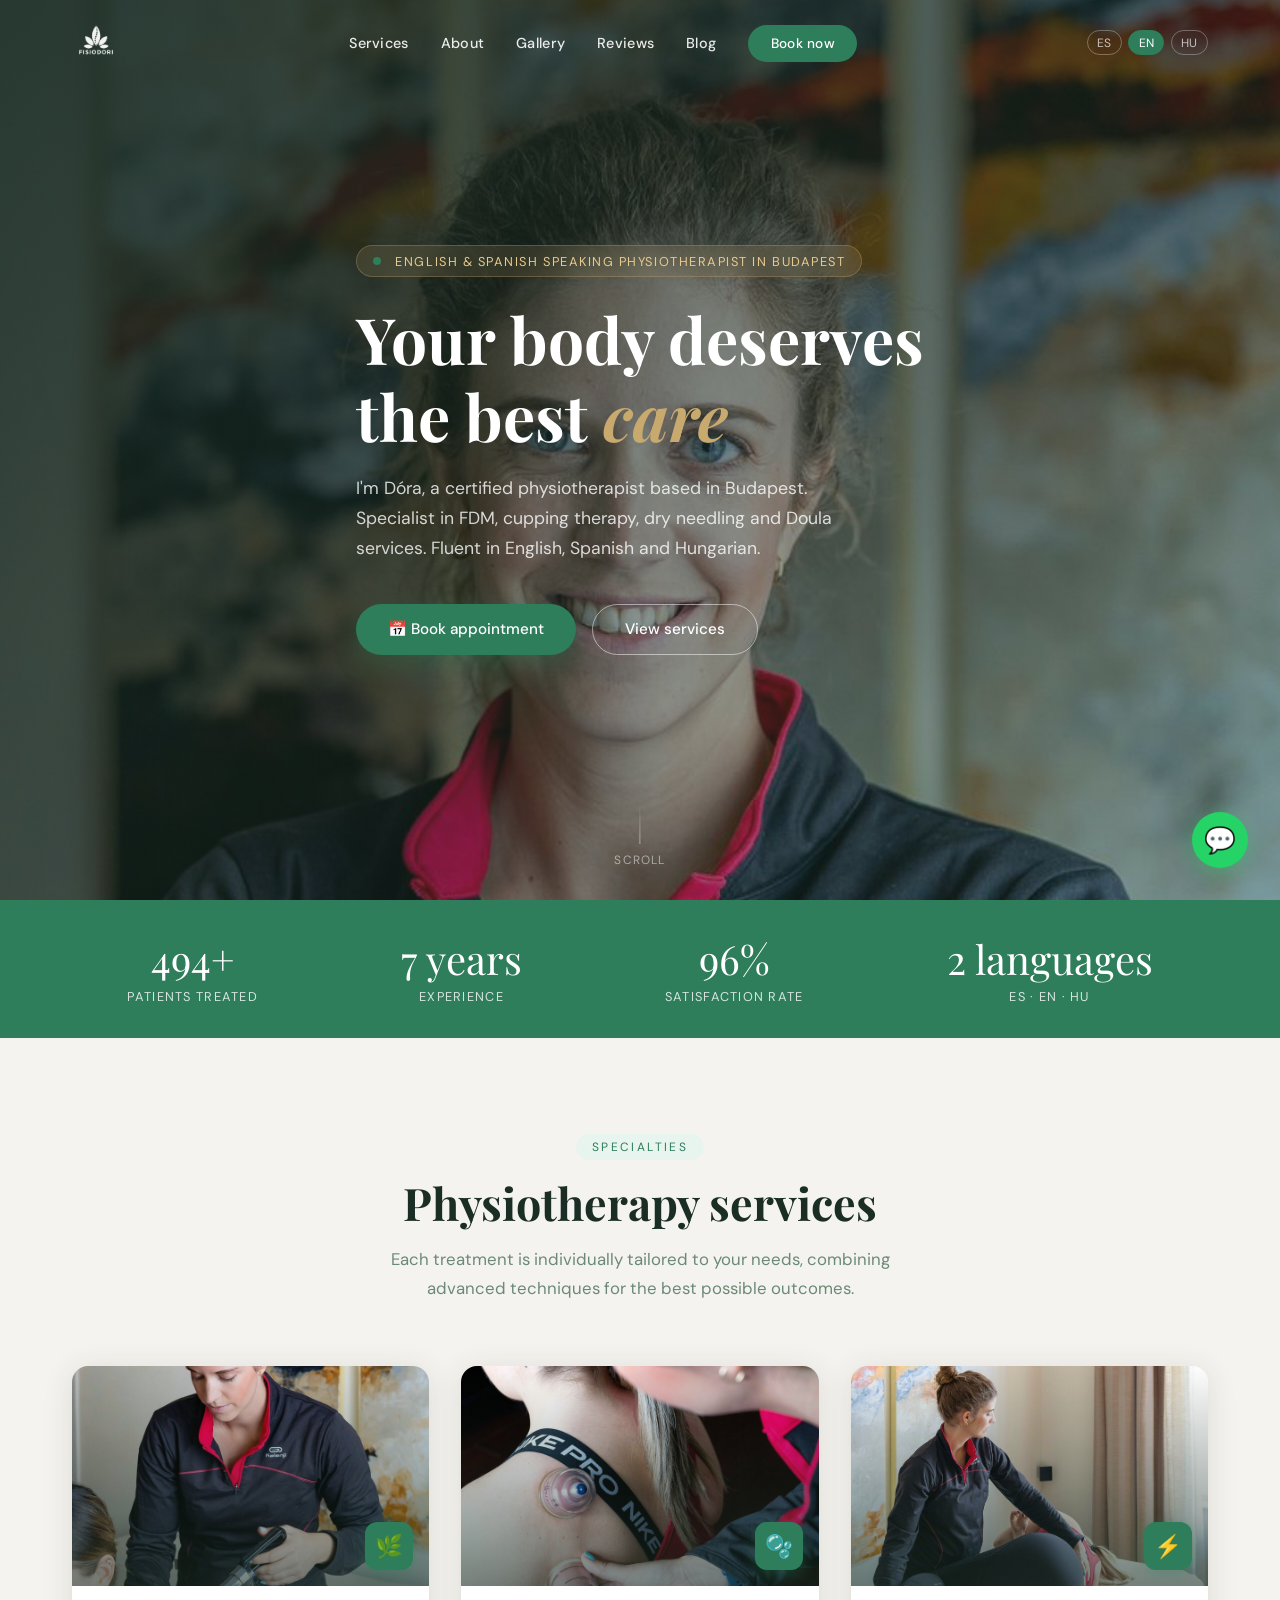
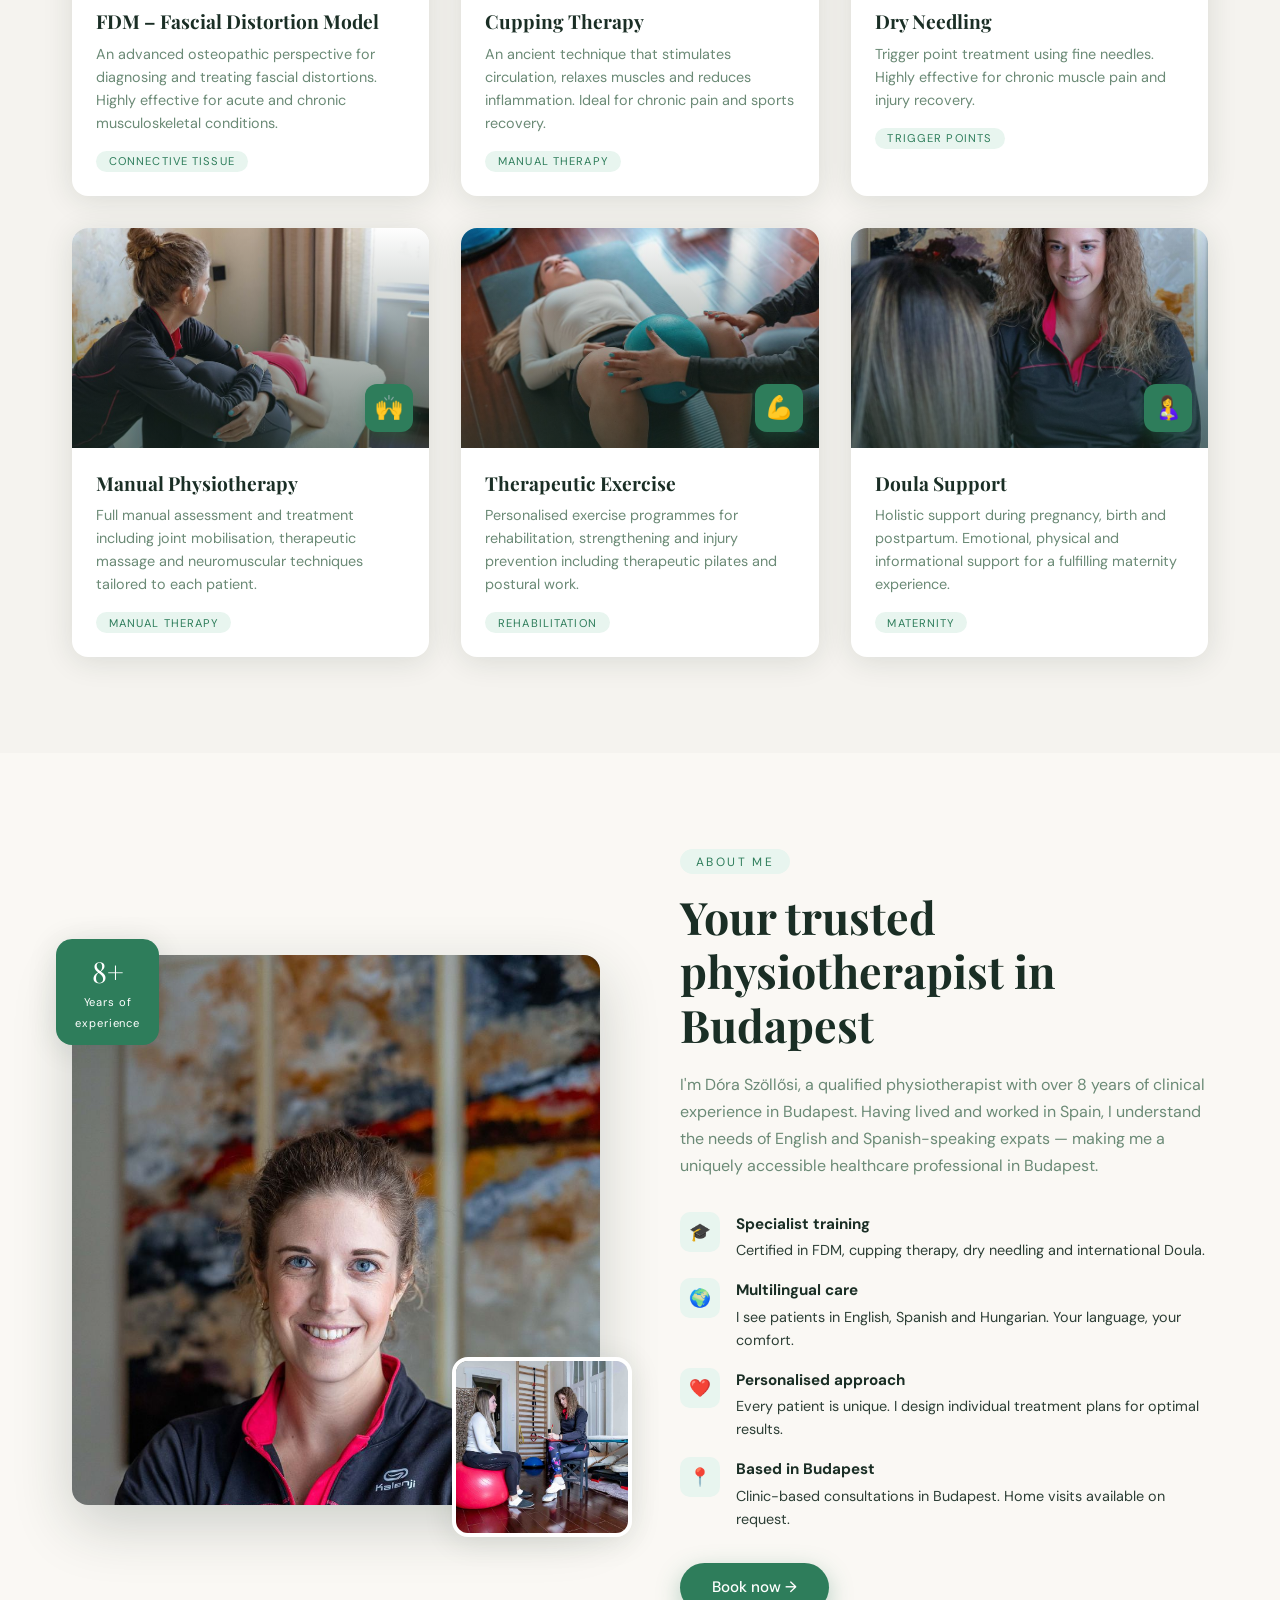
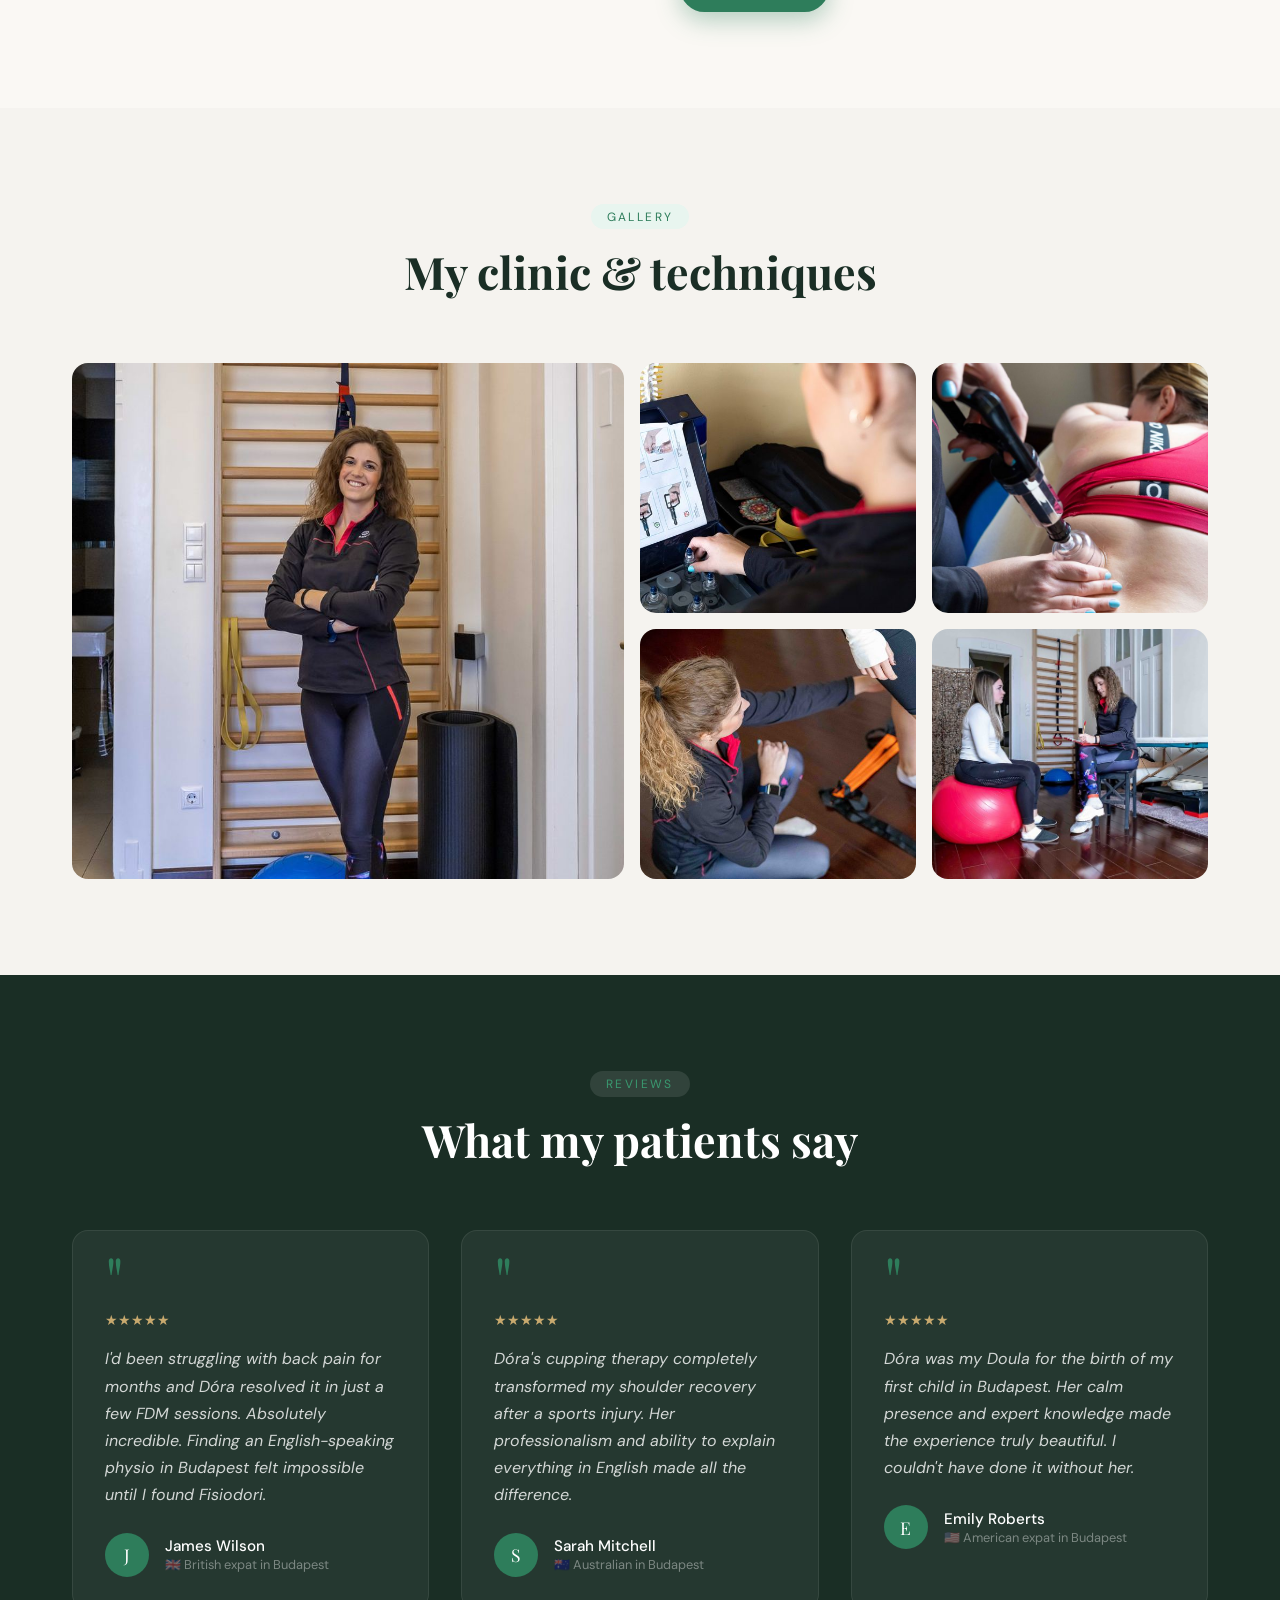
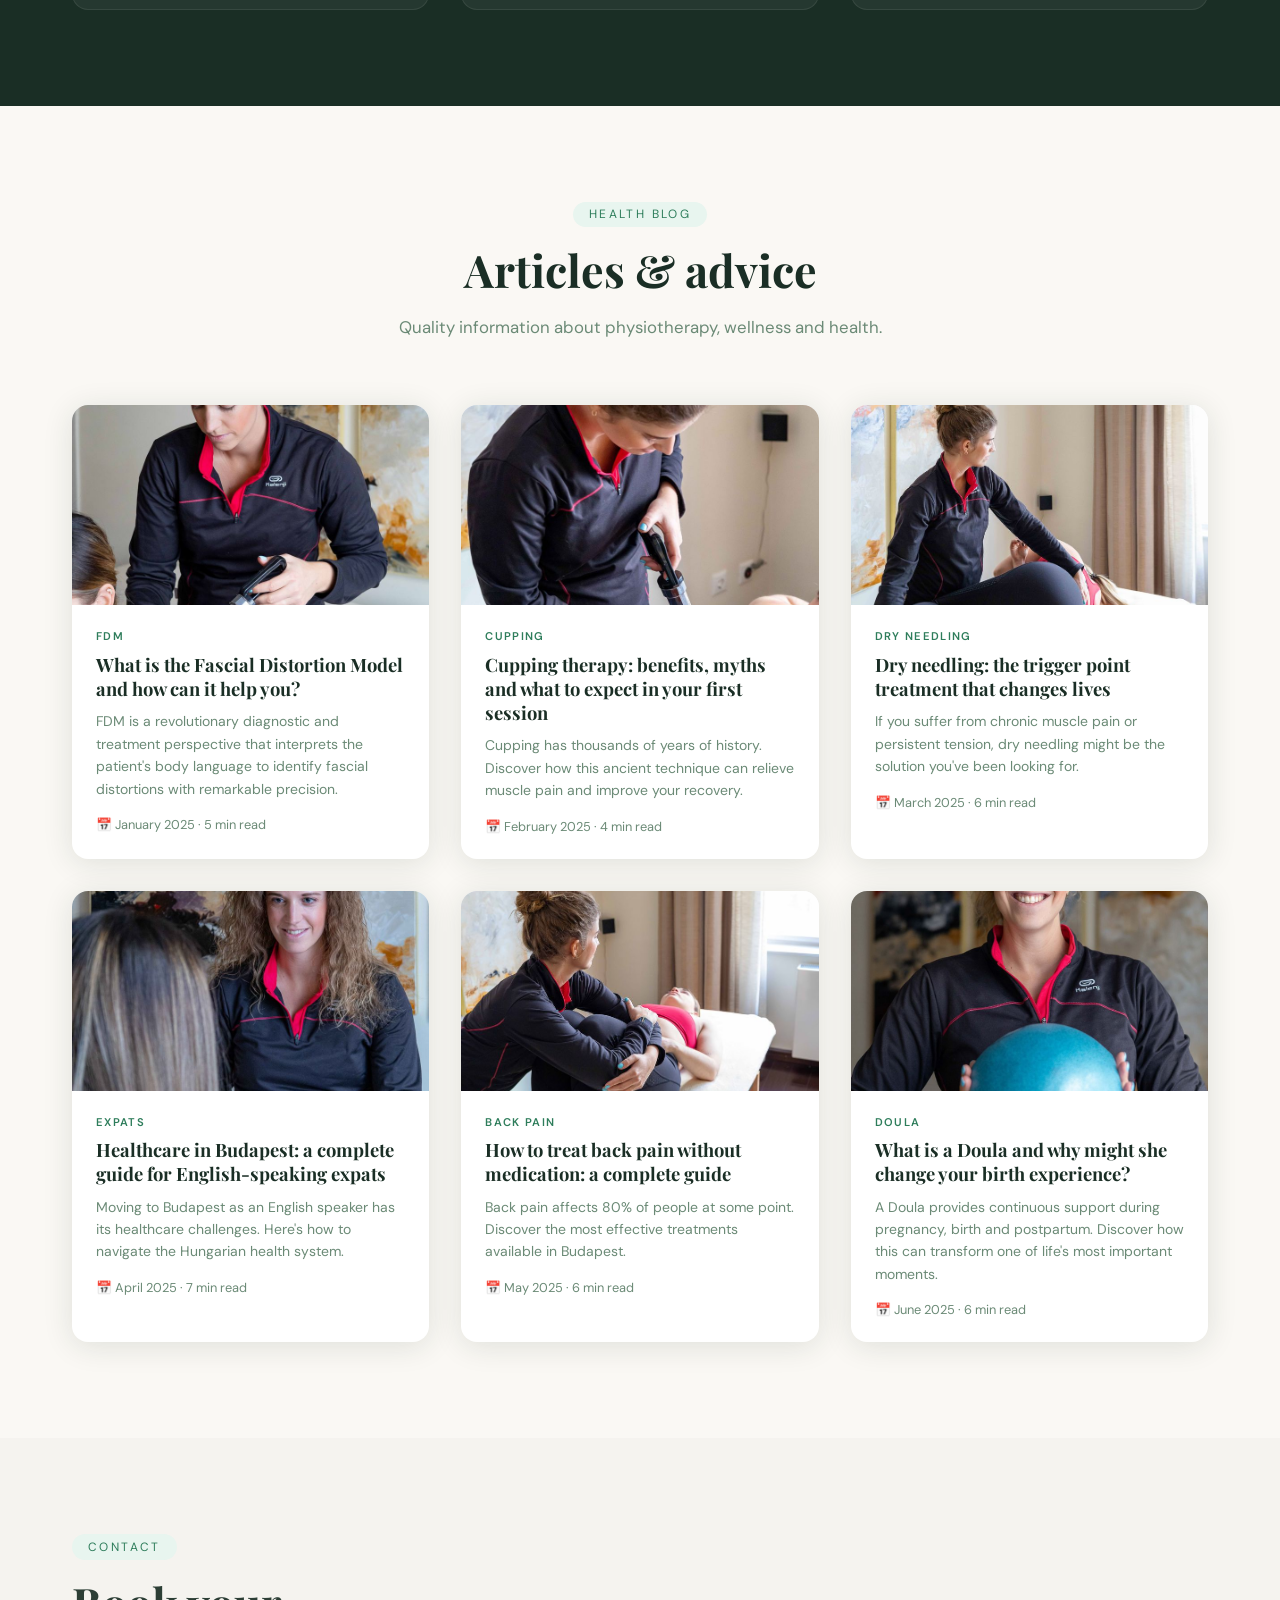
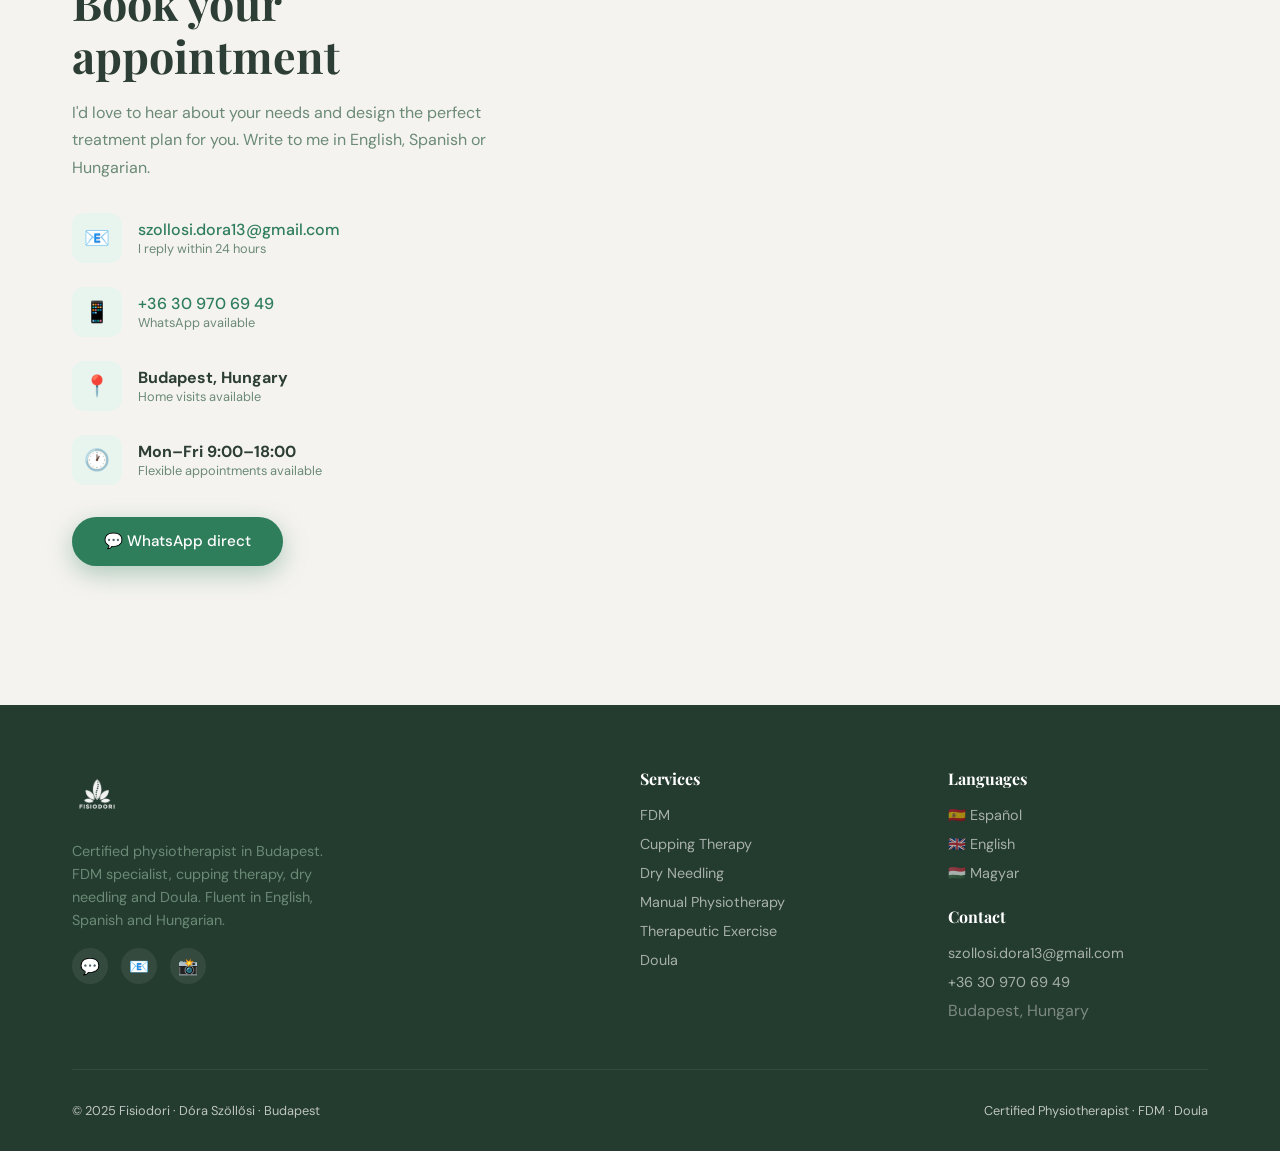
==== en/index.html @ 0df6fe6c "fix" ====
<!DOCTYPE html>
<html lang="en">
<head>
  <meta charset="UTF-8">
  <meta name="viewport" content="width=device-width, initial-scale=1.0">
  <title>Fisiodori – Physiotherapist in Budapest | FDM, Cupping, Dry Needling, Doula</title>
  <meta name="description" content="Dóra Szöllősi – Certified physiotherapist in Budapest. FDM specialist, cupping therapy, dry needling and Doula. English, Spanish & Hungarian speaking.">
  <meta name="keywords" content="physiotherapist Budapest, English physiotherapist Budapest, FDM Budapest, cupping therapy Budapest, dry needling Budapest, Doula Budapest, sports physiotherapy Budapest">
  <meta property="og:title" content="Fisiodori – Your physiotherapist in Budapest">
  <meta property="og:description" content="Certified physiotherapist in Budapest. FDM, cupping, dry needling and Doula services.">
  <link rel="canonical" href="https://fisiodori.com/en/">
  <link rel="alternate" hreflang="es" href="https://fisiodori.com/es/">
  <link rel="alternate" hreflang="en" href="https://fisiodori.com/en/">
  <link rel="alternate" hreflang="hu" href="https://fisiodori.com/hu/">
  <link rel="preconnect" href="https://fonts.googleapis.com">
  <link href="https://fonts.googleapis.com/css2?family=Playfair+Display:ital,wght@0,400;0,700;1,400&family=DM+Sans:wght@300;400;500&display=swap" rel="stylesheet">
  <link rel="stylesheet" href="../css/shared.css">
  <script type="application/ld+json">
  {
    "@context": "https://schema.org",
    "@type": "MedicalBusiness",
    "name": "Fisiodori",
    "description": "Certified physiotherapist in Budapest. FDM specialist, cupping, dry needling and Doula.",
    "url": "https://fisiodori.com",
    "telephone": "+36309706949",
    "email": "szollosi.dora13@gmail.com",
    "address": {
      "@type": "PostalAddress",
      "addressLocality": "Budapest",
      "addressCountry": "HU"
    }
  }
  </script>
</head>
<body>
  <div class="progress-bar"></div>
  <a href="https://wa.me/36309706949" class="whatsapp-btn" target="_blank" rel="noopener" aria-label="WhatsApp">💬</a>

  <div class="mobile-menu">
    <button class="mobile-close">✕</button>
    <a href="#services">Services</a>
    <a href="#about">About me</a>
    <a href="#gallery">Gallery</a>
    <a href="#testimonials">Reviews</a>
    <a href="#blog">Blog</a>
    <a href="#contact">Book now</a>
  </div>

  <header class="header">
    <div class="container">
      <nav class="nav-inner">
        <a href="#top" class="nav-logo">
          <img src="../images/logo_white.png" alt="Fisiodori">
        </a>
        <ul class="nav-links">
          <li><a href="#services">Services</a></li>
          <li><a href="#about">About</a></li>
          <li><a href="#gallery">Gallery</a></li>
          <li><a href="#testimonials">Reviews</a></li>
          <li><a href="#blog">Blog</a></li>
          <li><a href="#contact" class="nav-cta">Book now</a></li>
        </ul>
        <div class="lang-switcher">
          <a href="../es/index.html">ES</a>
          <a href="../en/index.html" class="active">EN</a>
          <a href="../hu/index.html">HU</a>
        </div>
        <button class="hamburger" aria-label="Menu">
          <span></span><span></span><span></span>
        </button>
      </nav>
    </div>
  </header>

  <section class="hero" id="top">
    <div class="hero-bg"></div>
    <div class="hero-overlay"></div>
    <div class="container">
      <div class="hero-content">
        <div class="hero-badge">
          <span class="green-dot"></span>
          English & Spanish speaking physiotherapist in Budapest
        </div>
        <h1 class="hero-title">
          Your body deserves<br>
          the best <em>care</em>
        </h1>
        <p class="hero-desc">
          I'm Dóra, a certified physiotherapist based in Budapest. Specialist in FDM, cupping therapy, dry needling and Doula services. Fluent in English, Spanish and Hungarian.
        </p>
        <div class="hero-actions">
          <a href="#contact" class="btn btn-primary">📅 Book appointment</a>
          <a href="#services" class="btn btn-outline">View services</a>
        </div>
      </div>
    </div>
    <div class="hero-scroll">
      <div class="scroll-line"></div>
      <span>Scroll</span>
    </div>
  </section>

  <div class="stats-strip">
    <div class="container">
      <div class="strip-stat">
        <span class="strip-num" data-target="500" data-suffix="+">500+</span>
        <span class="strip-label">Patients treated</span>
      </div>
      <div class="strip-stat">
        <span class="strip-num" data-target="8" data-suffix=" years">8 years</span>
        <span class="strip-label">Experience</span>
      </div>
      <div class="strip-stat">
        <span class="strip-num" data-target="98" data-suffix="%">98%</span>
        <span class="strip-label">Satisfaction rate</span>
      </div>
      <div class="strip-stat">
        <span class="strip-num" data-target="3" data-suffix=" languages">3 languages</span>
        <span class="strip-label">ES · EN · HU</span>
      </div>
    </div>
  </div>

  <section class="section services-bg" id="services">
    <div class="container">
      <div class="section-header center">
        <span class="section-label reveal">Specialties</span>
        <h2 class="section-title reveal">Physiotherapy services</h2>
        <p class="section-subtitle reveal">Each treatment is individually tailored to your needs, combining advanced techniques for the best possible outcomes.</p>
      </div>
      <div class="services-grid">
        <div class="service-card reveal">
          <div class="service-img">
            <img src="../images/fdm.jpg" alt="FDM Fascial Distortion Model Budapest" loading="lazy">
            <div class="service-img-overlay"></div>
            <div class="service-icon">🌿</div>
          </div>
          <div class="service-body">
            <h3 class="service-name">FDM – Fascial Distortion Model</h3>
            <p class="service-desc">An advanced osteopathic perspective for diagnosing and treating fascial distortions. Highly effective for acute and chronic musculoskeletal conditions.</p>
            <span class="service-tag">Connective tissue</span>
          </div>
        </div>
        <div class="service-card reveal">
          <div class="service-img">
            <img src="../images/cupping.jpg" alt="Cupping therapy Budapest" loading="lazy">
            <div class="service-img-overlay"></div>
            <div class="service-icon">🫧</div>
          </div>
          <div class="service-body">
            <h3 class="service-name">Cupping Therapy</h3>
            <p class="service-desc">An ancient technique that stimulates circulation, relaxes muscles and reduces inflammation. Ideal for chronic pain and sports recovery.</p>
            <span class="service-tag">Manual therapy</span>
          </div>
        </div>
        <div class="service-card reveal">
          <div class="service-img">
            <img src="../images/needling.jpg" alt="Dry needling Budapest" loading="lazy">
            <div class="service-img-overlay"></div>
            <div class="service-icon">⚡</div>
          </div>
          <div class="service-body">
            <h3 class="service-name">Dry Needling</h3>
            <p class="service-desc">Trigger point treatment using fine needles. Highly effective for chronic muscle pain and injury recovery.</p>
            <span class="service-tag">Trigger points</span>
          </div>
        </div>
        <div class="service-card reveal">
          <div class="service-img">
            <img src="../images/physio.jpg" alt="Manual physiotherapy Budapest" loading="lazy">
            <div class="service-img-overlay"></div>
            <div class="service-icon">🙌</div>
          </div>
          <div class="service-body">
            <h3 class="service-name">Manual Physiotherapy</h3>
            <p class="service-desc">Full manual assessment and treatment including joint mobilisation, therapeutic massage and neuromuscular techniques tailored to each patient.</p>
            <span class="service-tag">Manual therapy</span>
          </div>
        </div>
        <div class="service-card reveal">
          <div class="service-img">
            <img src="../images/exercise.jpg" alt="Therapeutic exercise Budapest" loading="lazy">
            <div class="service-img-overlay"></div>
            <div class="service-icon">💪</div>
          </div>
          <div class="service-body">
            <h3 class="service-name">Therapeutic Exercise</h3>
            <p class="service-desc">Personalised exercise programmes for rehabilitation, strengthening and injury prevention including therapeutic pilates and postural work.</p>
            <span class="service-tag">Rehabilitation</span>
          </div>
        </div>
        <div class="service-card reveal">
          <div class="service-img">
            <img src="../images/consult.jpg" alt="Doula Budapest birth support" loading="lazy">
            <div class="service-img-overlay"></div>
            <div class="service-icon">🤱</div>
          </div>
          <div class="service-body">
            <h3 class="service-name">Doula Support</h3>
            <p class="service-desc">Holistic support during pregnancy, birth and postpartum. Emotional, physical and informational support for a fulfilling maternity experience.</p>
            <span class="service-tag">Maternity</span>
          </div>
        </div>
      </div>
    </div>
  </section>

  <section class="section" id="about">
    <div class="container">
      <div class="about-grid">
        <div class="about-img-wrap reveal-left">
          <div class="about-badge">
            <span class="about-badge-num">8+</span>
            <span class="about-badge-txt">Years of<br>experience</span>
          </div>
          <div class="about-img-main">
            <img src="../images/hero.jpg" alt="Dóra Szöllősi – Physiotherapist Budapest">
          </div>
          <div class="about-img-accent">
            <img src="../images/studio.jpg" alt="Fisiodori studio Budapest">
          </div>
        </div>
        <div class="about-content reveal-right">
          <span class="section-label">About me</span>
          <h2 class="section-title">Your trusted physiotherapist in Budapest</h2>
          <p>I'm Dóra Szöllősi, a qualified physiotherapist with over 8 years of clinical experience in Budapest. Having lived and worked in Spain, I understand the needs of English and Spanish-speaking expats — making me a uniquely accessible healthcare professional in Budapest.</p>
          <div class="about-qualities">
            <div class="quality-item">
              <div class="quality-icon">🎓</div>
              <div class="quality-text">
                <strong>Specialist training</strong>
                Certified in FDM, cupping therapy, dry needling and international Doula.
              </div>
            </div>
            <div class="quality-item">
              <div class="quality-icon">🌍</div>
              <div class="quality-text">
                <strong>Multilingual care</strong>
                I see patients in English, Spanish and Hungarian. Your language, your comfort.
              </div>
            </div>
            <div class="quality-item">
              <div class="quality-icon">❤️</div>
              <div class="quality-text">
                <strong>Personalised approach</strong>
                Every patient is unique. I design individual treatment plans for optimal results.
              </div>
            </div>
            <div class="quality-item">
              <div class="quality-icon">📍</div>
              <div class="quality-text">
                <strong>Based in Budapest</strong>
                Clinic-based consultations in Budapest. Home visits available on request.
              </div>
            </div>
          </div>
          <a href="#contact" class="btn btn-primary">Book now →</a>
        </div>
      </div>
    </div>
  </section>

  <section class="section services-bg" id="gallery">
    <div class="container">
      <div class="section-header center">
        <span class="section-label reveal">Gallery</span>
        <h2 class="section-title reveal">My clinic & techniques</h2>
      </div>
      <div class="gallery-grid reveal">
        <div class="gallery-item">
          <img src="../images/shoulder.jpg" alt="Shoulder treatment physiotherapy Budapest" loading="lazy">
          <div class="gallery-overlay">🔍</div>
        </div>
        <div class="gallery-item">
          <img src="../images/gallery1.jpg" alt="Physiotherapy consultation Budapest" loading="lazy">
          <div class="gallery-overlay">🔍</div>
        </div>
        <div class="gallery-item">
          <img src="../images/gallery2.jpg" alt="Manual physiotherapy Budapest" loading="lazy">
          <div class="gallery-overlay">🔍</div>
        </div>
        <div class="gallery-item">
          <img src="../images/gallery3.jpg" alt="Therapeutic exercise Budapest" loading="lazy">
          <div class="gallery-overlay">🔍</div>
        </div>
        <div class="gallery-item">
          <img src="../images/studio.jpg" alt="Fisiodori studio Budapest" loading="lazy">
          <div class="gallery-overlay">🔍</div>
        </div>
      </div>
    </div>
  </section>

  <section class="section testimonials-bg" id="testimonials">
    <div class="container">
      <div class="section-header center">
        <span class="section-label" style="background:rgba(255,255,255,0.1);color:var(--green-light)">Reviews</span>
        <h2 class="section-title" style="color:#fff">What my patients say</h2>
      </div>
      <div class="testimonials-track">
        <div class="testimonial-card reveal">
          <span class="testimonial-quote">"</span>
          <div class="stars">★★★★★</div>
          <p class="testimonial-text">I'd been struggling with back pain for months and Dóra resolved it in just a few FDM sessions. Absolutely incredible. Finding an English-speaking physio in Budapest felt impossible until I found Fisiodori.</p>
          <div class="testimonial-author">
            <div class="testimonial-avatar">J</div>
            <div>
              <div class="testimonial-name">James Wilson</div>
              <div class="testimonial-location">🇬🇧 British expat in Budapest</div>
            </div>
          </div>
        </div>
        <div class="testimonial-card reveal">
          <span class="testimonial-quote">"</span>
          <div class="stars">★★★★★</div>
          <p class="testimonial-text">Dóra's cupping therapy completely transformed my shoulder recovery after a sports injury. Her professionalism and ability to explain everything in English made all the difference.</p>
          <div class="testimonial-author">
            <div class="testimonial-avatar">S</div>
            <div>
              <div class="testimonial-name">Sarah Mitchell</div>
              <div class="testimonial-location">🇦🇺 Australian in Budapest</div>
            </div>
          </div>
        </div>
        <div class="testimonial-card reveal">
          <span class="testimonial-quote">"</span>
          <div class="stars">★★★★★</div>
          <p class="testimonial-text">Dóra was my Doula for the birth of my first child in Budapest. Her calm presence and expert knowledge made the experience truly beautiful. I couldn't have done it without her.</p>
          <div class="testimonial-author">
            <div class="testimonial-avatar">E</div>
            <div>
              <div class="testimonial-name">Emily Roberts</div>
              <div class="testimonial-location">🇺🇸 American expat in Budapest</div>
            </div>
          </div>
        </div>
      </div>
    </div>
  </section>

  <section class="section" id="blog">
    <div class="container">
      <div class="section-header center">
        <span class="section-label reveal">Health blog</span>
        <h2 class="section-title reveal">Articles & advice</h2>
        <p class="section-subtitle reveal">Quality information about physiotherapy, wellness and health.</p>
      </div>
      <div class="blog-grid">
        <a href="../blog/what-is-fdm.html" class="blog-card reveal">
          <div class="blog-card-img"><img src="../images/fdm.jpg" alt="What is FDM" loading="lazy"></div>
          <div class="blog-card-body">
            <span class="blog-tag">FDM</span>
            <h3 class="blog-title">What is the Fascial Distortion Model and how can it help you?</h3>
            <p class="blog-excerpt">FDM is a revolutionary diagnostic and treatment perspective that interprets the patient's body language to identify fascial distortions with remarkable precision.</p>
            <div class="blog-meta">📅 January 2025 · 5 min read</div>
          </div>
        </a>
        <a href="../blog/cupping-benefits.html" class="blog-card reveal">
          <div class="blog-card-img"><img src="../images/cupping2.jpg" alt="Cupping therapy benefits" loading="lazy"></div>
          <div class="blog-card-body">
            <span class="blog-tag">Cupping</span>
            <h3 class="blog-title">Cupping therapy: benefits, myths and what to expect in your first session</h3>
            <p class="blog-excerpt">Cupping has thousands of years of history. Discover how this ancient technique can relieve muscle pain and improve your recovery.</p>
            <div class="blog-meta">📅 February 2025 · 4 min read</div>
          </div>
        </a>
        <a href="../blog/dry-needling-guide.html" class="blog-card reveal">
          <div class="blog-card-img"><img src="../images/needling.jpg" alt="Dry needling guide" loading="lazy"></div>
          <div class="blog-card-body">
            <span class="blog-tag">Dry Needling</span>
            <h3 class="blog-title">Dry needling: the trigger point treatment that changes lives</h3>
            <p class="blog-excerpt">If you suffer from chronic muscle pain or persistent tension, dry needling might be the solution you've been looking for.</p>
            <div class="blog-meta">📅 March 2025 · 6 min read</div>
          </div>
        </a>
        <a href="../blog/expat-health-budapest.html" class="blog-card reveal">
          <div class="blog-card-img"><img src="../images/consult.jpg" alt="Expat health Budapest" loading="lazy"></div>
          <div class="blog-card-body">
            <span class="blog-tag">Expats</span>
            <h3 class="blog-title">Healthcare in Budapest: a complete guide for English-speaking expats</h3>
            <p class="blog-excerpt">Moving to Budapest as an English speaker has its healthcare challenges. Here's how to navigate the Hungarian health system.</p>
            <div class="blog-meta">📅 April 2025 · 7 min read</div>
          </div>
        </a>
        <a href="../blog/back-pain-budapest.html" class="blog-card reveal">
          <div class="blog-card-img"><img src="../images/physio.jpg" alt="Back pain treatment Budapest" loading="lazy"></div>
          <div class="blog-card-body">
            <span class="blog-tag">Back pain</span>
            <h3 class="blog-title">How to treat back pain without medication: a complete guide</h3>
            <p class="blog-excerpt">Back pain affects 80% of people at some point. Discover the most effective treatments available in Budapest.</p>
            <div class="blog-meta">📅 May 2025 · 6 min read</div>
          </div>
        </a>
        <a href="../blog/doula-guide.html" class="blog-card reveal">
          <div class="blog-card-img"><img src="../images/about.jpg" alt="Doula guide Budapest" loading="lazy"></div>
          <div class="blog-card-body">
            <span class="blog-tag">Doula</span>
            <h3 class="blog-title">What is a Doula and why might she change your birth experience?</h3>
            <p class="blog-excerpt">A Doula provides continuous support during pregnancy, birth and postpartum. Discover how this can transform one of life's most important moments.</p>
            <div class="blog-meta">📅 June 2025 · 6 min read</div>
          </div>
        </a>
      </div>
    </div>
  </section>

  <section class="section services-bg" id="contact">
    <div class="container">
      <div class="contact-grid">
        <div class="contact-info reveal-left">
          <span class="section-label">Contact</span>
          <h2>Book your appointment</h2>
          <p>I'd love to hear about your needs and design the perfect treatment plan for you. Write to me in English, Spanish or Hungarian.</p>
          <div class="contact-items">
            <div class="contact-item">
              <div class="contact-icon">📧</div>
              <div class="contact-detail">
                <a href="mailto:szollosi.dora13@gmail.com">szollosi.dora13@gmail.com</a>
                <small>I reply within 24 hours</small>
              </div>
            </div>
            <div class="contact-item">
              <div class="contact-icon">📱</div>
              <div class="contact-detail">
                <a href="tel:+36309706949">+36 30 970 69 49</a>
                <small>WhatsApp available</small>
              </div>
            </div>
            <div class="contact-item">
              <div class="contact-icon">📍</div>
              <div class="contact-detail">
                <strong>Budapest, Hungary</strong>
                <small>Home visits available</small>
              </div>
            </div>
            <div class="contact-item">
              <div class="contact-icon">🕐</div>
              <div class="contact-detail">
                <strong>Mon–Fri 9:00–18:00</strong>
                <small>Flexible appointments available</small>
              </div>
            </div>
          </div>
          <a href="https://wa.me/36309706949" class="btn btn-primary" target="_blank">💬 WhatsApp direct</a>
        </div>
        <div class="contact-form reveal-right">
          <h3 style="font-family:'Playfair Display',serif;margin-bottom:1.5rem;color:var(--dark)">Send me a message</h3>
          <form id="contactForm" action="mailto:szollosi.dora13@gmail.com" method="POST" enctype="text/plain">
            <div class="form-row">
              <div class="form-group">
                <label>Name *</label>
                <input type="text" name="name" required placeholder="Your name">
              </div>
              <div class="form-group">
                <label>Phone</label>
                <input type="tel" name="phone" placeholder="+36 / +44...">
              </div>
            </div>
            <div class="form-group">
              <label>Email *</label>
              <input type="email" name="email" required placeholder="you@email.com">
            </div>
            <div class="form-group">
              <label>Service of interest</label>
              <select name="service">
                <option value="">Select a service...</option>
                <option>FDM – Fascial Distortion Model</option>
                <option>Cupping Therapy</option>
                <option>Dry Needling</option>
                <option>Manual Physiotherapy</option>
                <option>Therapeutic Exercise</option>
                <option>Doula Support</option>
                <option>General consultation</option>
              </select>
            </div>
            <div class="form-group">
              <label>Tell me about your condition *</label>
              <textarea name="message" required placeholder="Briefly describe your symptoms or what kind of help you're looking for..."></textarea>
            </div>
            <button type="submit" class="btn btn-primary" style="width:100%;justify-content:center">Send message →</button>
          </form>
        </div>
      </div>
    </div>
  </section>

  <footer class="footer">
    <div class="container">
      <div class="footer-grid">
        <div class="footer-brand">
          <img src="../images/logo_white.png" alt="Fisiodori">
          <p>Certified physiotherapist in Budapest. FDM specialist, cupping therapy, dry needling and Doula. Fluent in English, Spanish and Hungarian.</p>
          <div class="social-links" style="margin-top:1rem">
            <a href="https://wa.me/36309706949" class="social-link">💬</a>
            <a href="mailto:szollosi.dora13@gmail.com" class="social-link">📧</a>
            <a href="https://www.instagram.com/" class="social-link">📸</a>
          </div>
        </div>
        <div class="footer-col">
          <h4>Services</h4>
          <ul class="footer-links">
            <li><a href="#services">FDM</a></li>
            <li><a href="#services">Cupping Therapy</a></li>
            <li><a href="#services">Dry Needling</a></li>
            <li><a href="#services">Manual Physiotherapy</a></li>
            <li><a href="#services">Therapeutic Exercise</a></li>
            <li><a href="#services">Doula</a></li>
          </ul>
        </div>
        <div class="footer-col">
          <h4>Languages</h4>
          <ul class="footer-links">
            <li><a href="../es/">🇪🇸 Español</a></li>
            <li><a href="../en/">🇬🇧 English</a></li>
            <li><a href="../hu/">🇭🇺 Magyar</a></li>
          </ul>
          <h4 style="margin-top:1.5rem">Contact</h4>
          <ul class="footer-links">
            <li><a href="mailto:szollosi.dora13@gmail.com">szollosi.dora13@gmail.com</a></li>
            <li><a href="tel:+36309706949">+36 30 970 69 49</a></li>
            <li><span style="color:rgba(255,255,255,0.4)">Budapest, Hungary</span></li>
          </ul>
        </div>
      </div>
      <div class="footer-bottom">
        <span>© 2025 Fisiodori · Dóra Szöllősi · Budapest</span>
        <span>Certified Physiotherapist · FDM · Doula</span>
      </div>
    </div>
  </footer>

  <script src="../js/main.js"></script>
</body>
</html>
---- css/shared.css ----
/* ============================================
   FISIODORI – Shared Styles
   ============================================ */

*, *::before, *::after { box-sizing: border-box; margin: 0; padding: 0; }

:root {
  --green: #2E7D5B;
  --green-light: #3a9970;
  --green-dark: #1f5a40;
  --green-pale: #e8f5ef;
  --cream: #faf8f4;
  --warm-white: #f5f3ef;
  --dark: #1a2e25;
  --dark-2: #243b2f;
  --gold: #c8a96e;
  --gold-light: #e8c98e;
  --text: #2c3e35;
  --text-muted: #6b8a76;
  --radius: 16px;
  --radius-sm: 8px;
  --shadow: 0 4px 30px rgba(26,46,37,0.12);
  --shadow-lg: 0 20px 60px rgba(26,46,37,0.2);
  --transition: all 0.4s cubic-bezier(0.34, 1.56, 0.64, 1);
}

html { scroll-behavior: smooth; }

body {
  font-family: 'DM Sans', sans-serif;
  color: var(--text);
  background: var(--cream);
  overflow-x: hidden;
}

/* ---- TYPOGRAPHY ---- */
h1, h2, h3, h4 { font-family: 'Playfair Display', serif; line-height: 1.2; }
h1 { font-size: clamp(2.2rem, 6vw, 4rem); }
h2 { font-size: clamp(1.8rem, 4vw, 2.8rem); }
h3 { font-size: clamp(1.2rem, 2.5vw, 1.6rem); }

p { line-height: 1.7; color: var(--text-muted); }

/* ---- LAYOUT ---- */
.container { max-width: 1200px; margin: 0 auto; padding: 0 2rem; }
.section { padding: 6rem 0; }
.section-sm { padding: 4rem 0; }

/* ---- HEADER / NAV ---- */
.header {
  position: fixed;
  top: 0; left: 0; right: 0;
  z-index: 1000;
  padding: 1rem 0;
  transition: all 0.3s ease;
}

.header.scrolled {
  background: rgba(255,255,255,0.96);
  backdrop-filter: blur(20px);
  box-shadow: var(--shadow);
  padding: 0.6rem 0;
}

.nav-inner {
  display: flex;
  align-items: center;
  justify-content: space-between;
  gap: 2rem;
}

.nav-logo img { height: 48px; transition: all 0.3s ease; }
.header.scrolled .nav-logo img { height: 40px; }

.nav-links {
  display: flex;
  list-style: none;
  gap: 2rem;
  align-items: center;
}

.nav-links a {
  text-decoration: none;
  color: rgba(255,255,255,0.9);
  font-weight: 500;
  font-size: 0.9rem;
  letter-spacing: 0.02em;
  transition: color 0.3s;
  position: relative;
}

.nav-links a::after {
  content: '';
  position: absolute;
  bottom: -3px; left: 0; right: 0;
  height: 2px;
  background: var(--gold);
  transform: scaleX(0);
  transition: transform 0.3s ease;
}

.nav-links a:hover::after, .nav-links a.active::after { transform: scaleX(1); }

.header.scrolled .nav-links a { color: var(--text); }
.nav-links a:hover { color: var(--green); }

.nav-cta {
  background: var(--green) !important;
  color: #fff !important;
  padding: 0.6rem 1.4rem;
  border-radius: 50px;
  font-size: 0.85rem !important;
  transition: background 0.3s !important;
}

.nav-cta::after { display: none !important; }
.nav-cta:hover { background: var(--green-dark) !important; }

.lang-switcher {
  display: flex;
  gap: 0.4rem;
}

.lang-switcher a {
  font-size: 0.75rem;
  padding: 0.2rem 0.6rem;
  border: 1px solid rgba(255,255,255,0.3);
  border-radius: 20px;
  color: rgba(255,255,255,0.7) !important;
  text-decoration: none;
  transition: all 0.3s;
}

.lang-switcher a:hover, .lang-switcher a.active {
  background: var(--green);
  border-color: var(--green);
  color: #fff !important;
}

.header.scrolled .lang-switcher a {
  border-color: rgba(0,0,0,0.2);
  color: var(--text-muted) !important;
}

/* Hamburger */
.hamburger {
  display: none;
  flex-direction: column;
  gap: 5px;
  cursor: pointer;
  padding: 4px;
  background: none;
  border: none;
}

.hamburger span {
  display: block;
  width: 24px;
  height: 2px;
  background: #fff;
  border-radius: 2px;
  transition: all 0.3s;
}

.header.scrolled .hamburger span { background: var(--text); }

/* Mobile nav */
.mobile-menu {
  display: none;
  position: fixed;
  inset: 0;
  background: var(--dark);
  z-index: 999;
  flex-direction: column;
  align-items: center;
  justify-content: center;
  gap: 2rem;
}

.mobile-menu.open { display: flex; }

.mobile-menu a {
  font-family: 'Playfair Display', serif;
  font-size: 1.8rem;
  color: #fff;
  text-decoration: none;
  transition: color 0.3s;
}

.mobile-menu a:hover { color: var(--gold); }

.mobile-close {
  position: absolute;
  top: 1.5rem; right: 1.5rem;
  background: none;
  border: none;
  color: #fff;
  font-size: 2rem;
  cursor: pointer;
}

/* ---- HERO ---- */
.hero {
  position: relative;
  height: 100vh;
  min-height: 650px;
  display: flex;
  align-items: center;
  overflow: hidden;
}

.hero-bg {
  position: absolute;
  inset: 0;
  background-image: url('../images/hero.jpg');
  background-size: cover;
  background-position: center 30%;
  transform: scale(1.04);
  animation: heroZoom 20s ease-in-out infinite alternate;
}

@keyframes heroZoom {
  from { transform: scale(1.04); }
  to { transform: scale(1.1); }
}

.hero-overlay {
  position: absolute;
  inset: 0;
  background: linear-gradient(
    135deg,
    rgba(26,46,37,0.85) 0%,
    rgba(26,46,37,0.5) 60%,
    rgba(46,125,91,0.2) 100%
  );
}

.hero-content {
  position: relative;
  z-index: 2;
  max-width: 700px;
}

.hero-badge {
  display: inline-flex;
  align-items: center;
  gap: 0.5rem;
  background: rgba(200,169,110,0.15);
  border: 1px solid rgba(200,169,110,0.3);
  color: var(--gold-light);
  padding: 0.4rem 1rem;
  border-radius: 50px;
  font-size: 0.8rem;
  letter-spacing: 0.12em;
  text-transform: uppercase;
  margin-bottom: 1.5rem;
  backdrop-filter: blur(10px);
  animation: fadeInUp 0.8s ease both;
}

.hero-title {
  color: #fff;
  margin-bottom: 1.2rem;
  animation: fadeInUp 0.8s 0.2s ease both;
}

.hero-title em { color: var(--gold); font-style: italic; }

.hero-desc {
  color: rgba(255,255,255,0.8);
  font-size: 1.1rem;
  margin-bottom: 2.5rem;
  max-width: 520px;
  animation: fadeInUp 0.8s 0.4s ease both;
}

.hero-actions {
  display: flex;
  gap: 1rem;
  flex-wrap: wrap;
  animation: fadeInUp 0.8s 0.6s ease both;
}

.hero-scroll {
  position: absolute;
  bottom: 2rem;
  left: 50%;
  transform: translateX(-50%);
  z-index: 2;
  display: flex;
  flex-direction: column;
  align-items: center;
  gap: 0.5rem;
  color: rgba(255,255,255,0.5);
  font-size: 0.75rem;
  letter-spacing: 0.1em;
  text-transform: uppercase;
  cursor: pointer;
}

.scroll-line {
  width: 1px;
  height: 40px;
  background: linear-gradient(to bottom, rgba(255,255,255,0), rgba(255,255,255,0.5));
  animation: scrollPulse 2s ease-in-out infinite;
}

@keyframes scrollPulse {
  0%, 100% { transform: scaleY(1); opacity: 0.5; }
  50% { transform: scaleY(1.3); opacity: 1; }
}

/* Floating stats on hero */
.hero-stats {
  position: absolute;
  right: 5%;
  bottom: 15%;
  z-index: 2;
  display: flex;
  flex-direction: column;
  gap: 1rem;
  animation: fadeInRight 0.8s 0.8s ease both;
}

.stat-card {
  background: rgba(255,255,255,0.08);
  backdrop-filter: blur(20px);
  border: 1px solid rgba(255,255,255,0.1);
  border-radius: var(--radius);
  padding: 1rem 1.5rem;
  text-align: center;
  min-width: 120px;
}

.stat-number {
  font-family: 'Playfair Display', serif;
  font-size: 2rem;
  color: var(--gold);
  display: block;
}

.stat-label {
  font-size: 0.7rem;
  color: rgba(255,255,255,0.6);
  text-transform: uppercase;
  letter-spacing: 0.08em;
}

/* ---- BUTTONS ---- */
.btn {
  display: inline-flex;
  align-items: center;
  gap: 0.5rem;
  padding: 0.9rem 2rem;
  border-radius: 50px;
  font-weight: 500;
  font-size: 0.95rem;
  text-decoration: none;
  transition: var(--transition);
  cursor: pointer;
  border: none;
  font-family: 'DM Sans', sans-serif;
}

.btn-primary {
  background: var(--green);
  color: #fff;
  box-shadow: 0 8px 25px rgba(46,125,91,0.35);
}

.btn-primary:hover {
  background: var(--green-dark);
  transform: translateY(-3px);
  box-shadow: 0 14px 35px rgba(46,125,91,0.45);
}

.btn-outline {
  background: transparent;
  color: #fff;
  border: 1px solid rgba(255,255,255,0.5);
}

.btn-outline:hover {
  background: rgba(255,255,255,0.1);
  border-color: #fff;
}

.btn-ghost {
  background: transparent;
  color: var(--green);
  border: 2px solid var(--green);
}

.btn-ghost:hover {
  background: var(--green);
  color: #fff;
  transform: translateY(-3px);
}

/* ---- SECTION HEADERS ---- */
.section-label {
  display: inline-block;
  font-size: 0.75rem;
  letter-spacing: 0.2em;
  text-transform: uppercase;
  color: var(--green);
  background: var(--green-pale);
  padding: 0.3rem 1rem;
  border-radius: 50px;
  margin-bottom: 1rem;
}

.section-title { margin-bottom: 1rem; color: var(--dark); }
.section-subtitle { max-width: 560px; font-size: 1.05rem; }

.section-header { margin-bottom: 4rem; }
.section-header.center { text-align: center; }
.section-header.center .section-subtitle { margin: 0 auto; }

/* ---- SERVICES ---- */
.services-bg { background: var(--warm-white); }

.services-grid {
  display: grid;
  grid-template-columns: repeat(auto-fit, minmax(280px, 1fr));
  gap: 2rem;
}

.service-card {
  background: #fff;
  border-radius: var(--radius);
  overflow: hidden;
  box-shadow: var(--shadow);
  transition: var(--transition);
  position: relative;
}

.service-card:hover {
  transform: translateY(-10px);
  box-shadow: var(--shadow-lg);
}

.service-img {
  height: 220px;
  overflow: hidden;
  position: relative;
}

.service-img img {
  width: 100%;
  height: 100%;
  object-fit: cover;
  transition: transform 0.6s ease;
}

.service-card:hover .service-img img { transform: scale(1.08); }

.service-img-overlay {
  position: absolute;
  inset: 0;
  background: linear-gradient(to top, rgba(26,46,37,0.6), transparent);
}

.service-icon {
  position: absolute;
  bottom: 1rem; right: 1rem;
  width: 48px; height: 48px;
  background: var(--green);
  border-radius: 12px;
  display: flex;
  align-items: center;
  justify-content: center;
  font-size: 1.4rem;
  box-shadow: 0 4px 15px rgba(46,125,91,0.4);
}

.service-body { padding: 1.5rem; }

.service-name {
  font-family: 'Playfair Display', serif;
  font-size: 1.2rem;
  color: var(--dark);
  margin-bottom: 0.6rem;
}

.service-desc { font-size: 0.9rem; line-height: 1.6; }

.service-tag {
  display: inline-block;
  font-size: 0.7rem;
  letter-spacing: 0.1em;
  text-transform: uppercase;
  color: var(--green);
  background: var(--green-pale);
  padding: 0.2rem 0.8rem;
  border-radius: 50px;
  margin-top: 1rem;
}

/* ---- ABOUT ---- */
.about-grid {
  display: grid;
  grid-template-columns: 1fr 1fr;
  gap: 5rem;
  align-items: center;
}

.about-img-wrap {
  position: relative;
}

.about-img-main {
  border-radius: var(--radius);
  overflow: hidden;
  box-shadow: var(--shadow-lg);
}

.about-img-main img {
  width: 100%;
  height: 550px;
  object-fit: cover;
  object-position: center top;
  display: block;
  transition: transform 0.6s ease;
}

.about-img-main:hover img { transform: scale(1.03); }

.about-img-accent {
  position: absolute;
  bottom: -2rem;
  right: -2rem;
  width: 180px;
  height: 180px;
  border-radius: var(--radius);
  overflow: hidden;
  border: 4px solid #fff;
  box-shadow: var(--shadow);
}

.about-img-accent img { width: 100%; height: 100%; object-fit: cover; }

.about-badge {
  position: absolute;
  top: -1rem; left: -1rem;
  background: var(--green);
  color: #fff;
  padding: 0.8rem 1.2rem;
  border-radius: var(--radius);
  text-align: center;
  box-shadow: var(--shadow);
}

.about-badge-num {
  font-family: 'Playfair Display', serif;
  font-size: 1.8rem;
  display: block;
}

.about-badge-txt { font-size: 0.7rem; letter-spacing: 0.08em; }

.about-content h2 { margin-bottom: 1.2rem; }

.about-qualities {
  display: flex;
  flex-direction: column;
  gap: 1rem;
  margin: 2rem 0;
}

.quality-item {
  display: flex;
  align-items: flex-start;
  gap: 1rem;
}

.quality-icon {
  width: 40px;
  height: 40px;
  min-width: 40px;
  background: var(--green-pale);
  border-radius: 10px;
  display: flex;
  align-items: center;
  justify-content: center;
  font-size: 1.1rem;
}

.quality-text { font-size: 0.9rem; line-height: 1.6; }
.quality-text strong { color: var(--dark); font-size: 0.95rem; display: block; margin-bottom: 0.2rem; }

/* ---- GALLERY ---- */
.gallery-grid {
  display: grid;
  grid-template-columns: 2fr 1fr 1fr;
  grid-template-rows: 250px 250px;
  gap: 1rem;
}

.gallery-item {
  overflow: hidden;
  border-radius: var(--radius);
  position: relative;
  cursor: pointer;
}

.gallery-item:first-child { grid-row: 1 / 3; }

.gallery-item img {
  width: 100%;
  height: 100%;
  object-fit: cover;
  transition: transform 0.6s ease;
}

.gallery-item:hover img { transform: scale(1.08); }

.gallery-overlay {
  position: absolute;
  inset: 0;
  background: rgba(26,46,37,0.5);
  opacity: 0;
  transition: opacity 0.3s;
  display: flex;
  align-items: center;
  justify-content: center;
  color: #fff;
  font-size: 2rem;
}

.gallery-item:hover .gallery-overlay { opacity: 1; }

/* ---- TESTIMONIALS ---- */
.testimonials-bg { background: var(--dark); }

.testimonials-track {
  display: grid;
  grid-template-columns: repeat(3, 1fr);
  gap: 2rem;
}

.testimonial-card {
  background: rgba(255,255,255,0.05);
  border: 1px solid rgba(255,255,255,0.08);
  border-radius: var(--radius);
  padding: 2rem;
  position: relative;
  transition: all 0.3s ease;
}

.testimonial-card:hover {
  background: rgba(255,255,255,0.08);
  transform: translateY(-5px);
}

.testimonial-quote {
  font-family: 'Playfair Display', serif;
  font-size: 4rem;
  color: var(--green);
  line-height: 0.5;
  margin-bottom: 1rem;
  display: block;
}

.testimonial-text {
  color: rgba(255,255,255,0.8);
  font-style: italic;
  line-height: 1.7;
  margin-bottom: 1.5rem;
}

.testimonial-author {
  display: flex;
  align-items: center;
  gap: 1rem;
}

.testimonial-avatar {
  width: 44px;
  height: 44px;
  border-radius: 50%;
  background: var(--green);
  display: flex;
  align-items: center;
  justify-content: center;
  font-family: 'Playfair Display', serif;
  font-size: 1.1rem;
  color: #fff;
}

.testimonial-name { color: #fff; font-weight: 500; font-size: 0.95rem; }
.testimonial-location { color: rgba(255,255,255,0.4); font-size: 0.8rem; }

.stars { color: var(--gold); font-size: 0.9rem; margin-bottom: 1rem; }

/* ---- CONTACT ---- */
.contact-grid {
  display: grid;
  grid-template-columns: 1fr 1.3fr;
  gap: 5rem;
  align-items: start;
}

.contact-info h2 { margin-bottom: 1rem; }

.contact-items { margin: 2rem 0; display: flex; flex-direction: column; gap: 1.5rem; }

.contact-item {
  display: flex;
  align-items: center;
  gap: 1rem;
}

.contact-icon {
  width: 50px;
  height: 50px;
  background: var(--green-pale);
  border-radius: 12px;
  display: flex;
  align-items: center;
  justify-content: center;
  font-size: 1.3rem;
  color: var(--green);
  flex-shrink: 0;
}

.contact-detail a {
  color: var(--green);
  text-decoration: none;
  font-weight: 500;
}

.contact-detail a:hover { text-decoration: underline; }
.contact-detail small { display: block; color: var(--text-muted); font-size: 0.8rem; }

.contact-form {
  background: #fff;
  border-radius: var(--radius);
  padding: 3rem;
  box-shadow: var(--shadow-lg);
}

.form-group { margin-bottom: 1.5rem; }

.form-group label {
  display: block;
  font-size: 0.85rem;
  font-weight: 500;
  color: var(--dark);
  margin-bottom: 0.5rem;
}

.form-group input,
.form-group textarea,
.form-group select {
  width: 100%;
  padding: 0.9rem 1.2rem;
  border: 1.5px solid rgba(0,0,0,0.1);
  border-radius: var(--radius-sm);
  font-family: 'DM Sans', sans-serif;
  font-size: 0.95rem;
  color: var(--text);
  background: var(--cream);
  transition: border-color 0.3s;
  outline: none;
}

.form-group input:focus,
.form-group textarea:focus,
.form-group select:focus {
  border-color: var(--green);
  background: #fff;
}

.form-group textarea { resize: vertical; min-height: 120px; }

.form-row { display: grid; grid-template-columns: 1fr 1fr; gap: 1rem; }

/* ---- BLOG ---- */
.blog-grid {
  display: grid;
  grid-template-columns: repeat(auto-fill, minmax(320px, 1fr));
  gap: 2rem;
}

.blog-card {
  background: #fff;
  border-radius: var(--radius);
  overflow: hidden;
  box-shadow: var(--shadow);
  transition: var(--transition);
  text-decoration: none;
  color: inherit;
  display: block;
}

.blog-card:hover { transform: translateY(-8px); box-shadow: var(--shadow-lg); }

.blog-card-img {
  height: 200px;
  overflow: hidden;
}

.blog-card-img img {
  width: 100%;
  height: 100%;
  object-fit: cover;
  transition: transform 0.6s ease;
}

.blog-card:hover .blog-card-img img { transform: scale(1.08); }

.blog-card-body { padding: 1.5rem; }

.blog-tag {
  font-size: 0.7rem;
  letter-spacing: 0.12em;
  text-transform: uppercase;
  color: var(--green);
  font-weight: 600;
  margin-bottom: 0.6rem;
  display: block;
}

.blog-title {
  font-family: 'Playfair Display', serif;
  font-size: 1.15rem;
  color: var(--dark);
  margin-bottom: 0.6rem;
  line-height: 1.3;
}

.blog-excerpt { font-size: 0.875rem; line-height: 1.6; }

.blog-meta {
  display: flex;
  align-items: center;
  gap: 0.5rem;
  margin-top: 1rem;
  font-size: 0.8rem;
  color: var(--text-muted);
}

/* ---- FOOTER ---- */
.footer {
  background: var(--dark-2);
  color: rgba(255,255,255,0.7);
  padding: 4rem 0 2rem;
}

.footer-grid {
  display: grid;
  grid-template-columns: 2fr 1fr 1fr;
  gap: 3rem;
  margin-bottom: 3rem;
}

.footer-brand img { height: 50px; margin-bottom: 1rem; }
.footer-brand p { font-size: 0.9rem; line-height: 1.6; max-width: 280px; }

.footer-col h4 {
  font-family: 'Playfair Display', serif;
  color: #fff;
  margin-bottom: 1rem;
  font-size: 1rem;
}

.footer-links { list-style: none; display: flex; flex-direction: column; gap: 0.5rem; }
.footer-links a { color: rgba(255,255,255,0.6); text-decoration: none; font-size: 0.9rem; transition: color 0.3s; }
.footer-links a:hover { color: var(--green-light); }

.footer-bottom {
  border-top: 1px solid rgba(255,255,255,0.08);
  padding-top: 2rem;
  display: flex;
  align-items: center;
  justify-content: space-between;
  flex-wrap: wrap;
  gap: 1rem;
  font-size: 0.8rem;
}

.social-links { display: flex; gap: 0.8rem; }

.social-link {
  width: 36px;
  height: 36px;
  border-radius: 50%;
  background: rgba(255,255,255,0.08);
  display: flex;
  align-items: center;
  justify-content: center;
  text-decoration: none;
  font-size: 1rem;
  transition: all 0.3s;
}

.social-link:hover { background: var(--green); transform: translateY(-3px); }

/* ---- ANIMATIONS ---- */
@keyframes fadeInUp {
  from { opacity: 0; transform: translateY(30px); }
  to { opacity: 1; transform: translateY(0); }
}

@keyframes fadeInRight {
  from { opacity: 0; transform: translateX(30px); }
  to { opacity: 1; transform: translateX(0); }
}

@keyframes fadeInLeft {
  from { opacity: 0; transform: translateX(-30px); }
  to { opacity: 1; transform: translateX(0); }
}

.reveal {
  opacity: 0;
  transform: translateY(40px);
  transition: opacity 0.7s ease, transform 0.7s ease;
}

.reveal.visible {
  opacity: 1;
  transform: none;
}

.reveal-left {
  opacity: 0;
  transform: translateX(-40px);
  transition: opacity 0.7s ease, transform 0.7s ease;
}

.reveal-left.visible { opacity: 1; transform: none; }

.reveal-right {
  opacity: 0;
  transform: translateX(40px);
  transition: opacity 0.7s ease, transform 0.7s ease;
}

.reveal-right.visible { opacity: 1; transform: none; }

/* ---- DECORATIVE ---- */
.green-dot {
  display: inline-block;
  width: 8px;
  height: 8px;
  background: var(--green);
  border-radius: 50%;
  margin-right: 0.4rem;
  animation: pulse 2s ease infinite;
}

@keyframes pulse {
  0%, 100% { transform: scale(1); opacity: 1; }
  50% { transform: scale(1.3); opacity: 0.7; }
}

/* ---- RESPONSIVE ---- */
@media (max-width: 900px) {
  .about-grid { grid-template-columns: 1fr; gap: 3rem; }
  .about-img-main img { height: 400px; }
  .about-img-accent { width: 130px; height: 130px; }
  .gallery-grid { grid-template-columns: 1fr 1fr; }
  .gallery-item:first-child { grid-row: auto; }
  .testimonials-track { grid-template-columns: 1fr; }
  .contact-grid { grid-template-columns: 1fr; gap: 3rem; }
  .footer-grid { grid-template-columns: 1fr 1fr; }
  .hero-stats { display: none; }
}

@media (max-width: 600px) {
  .nav-links { display: none; }
  .hamburger { display: flex; }
  .section { padding: 4rem 0; }
  .gallery-grid { grid-template-columns: 1fr; }
  .footer-grid { grid-template-columns: 1fr; }
  .form-row { grid-template-columns: 1fr; }
  .contact-form { padding: 2rem; }
}

/* ---- WHATSAPP FLOAT ---- */
.whatsapp-btn {
  position: fixed;
  bottom: 2rem;
  right: 2rem;
  z-index: 999;
  width: 56px;
  height: 56px;
  background: #25D366;
  border-radius: 50%;
  display: flex;
  align-items: center;
  justify-content: center;
  font-size: 1.6rem;
  text-decoration: none;
  box-shadow: 0 4px 20px rgba(37,211,102,0.4);
  transition: all 0.3s;
  animation: bounceIn 1s 2s ease both;
}

.whatsapp-btn:hover {
  transform: scale(1.1);
  box-shadow: 0 8px 30px rgba(37,211,102,0.5);
}

@keyframes bounceIn {
  0% { opacity: 0; transform: scale(0); }
  60% { transform: scale(1.15); }
  80% { transform: scale(0.95); }
  100% { opacity: 1; transform: scale(1); }
}

/* ---- PROGRESS BAR ---- */
.progress-bar {
  position: fixed;
  top: 0; left: 0;
  height: 3px;
  background: linear-gradient(90deg, var(--green), var(--gold));
  z-index: 9999;
  transform-origin: left;
  transform: scaleX(0);
  transition: transform 0.1s;
}

/* Counter strip */
.stats-strip {
  background: var(--green);
  padding: 2rem 0;
}

.stats-strip .container {
  display: flex;
  justify-content: space-around;
  flex-wrap: wrap;
  gap: 2rem;
}

.strip-stat { text-align: center; color: #fff; }

.strip-num {
  font-family: 'Playfair Display', serif;
  font-size: 2.5rem;
  display: block;
}

.strip-label {
  font-size: 0.8rem;
  opacity: 0.8;
  letter-spacing: 0.1em;
  text-transform: uppercase;
}
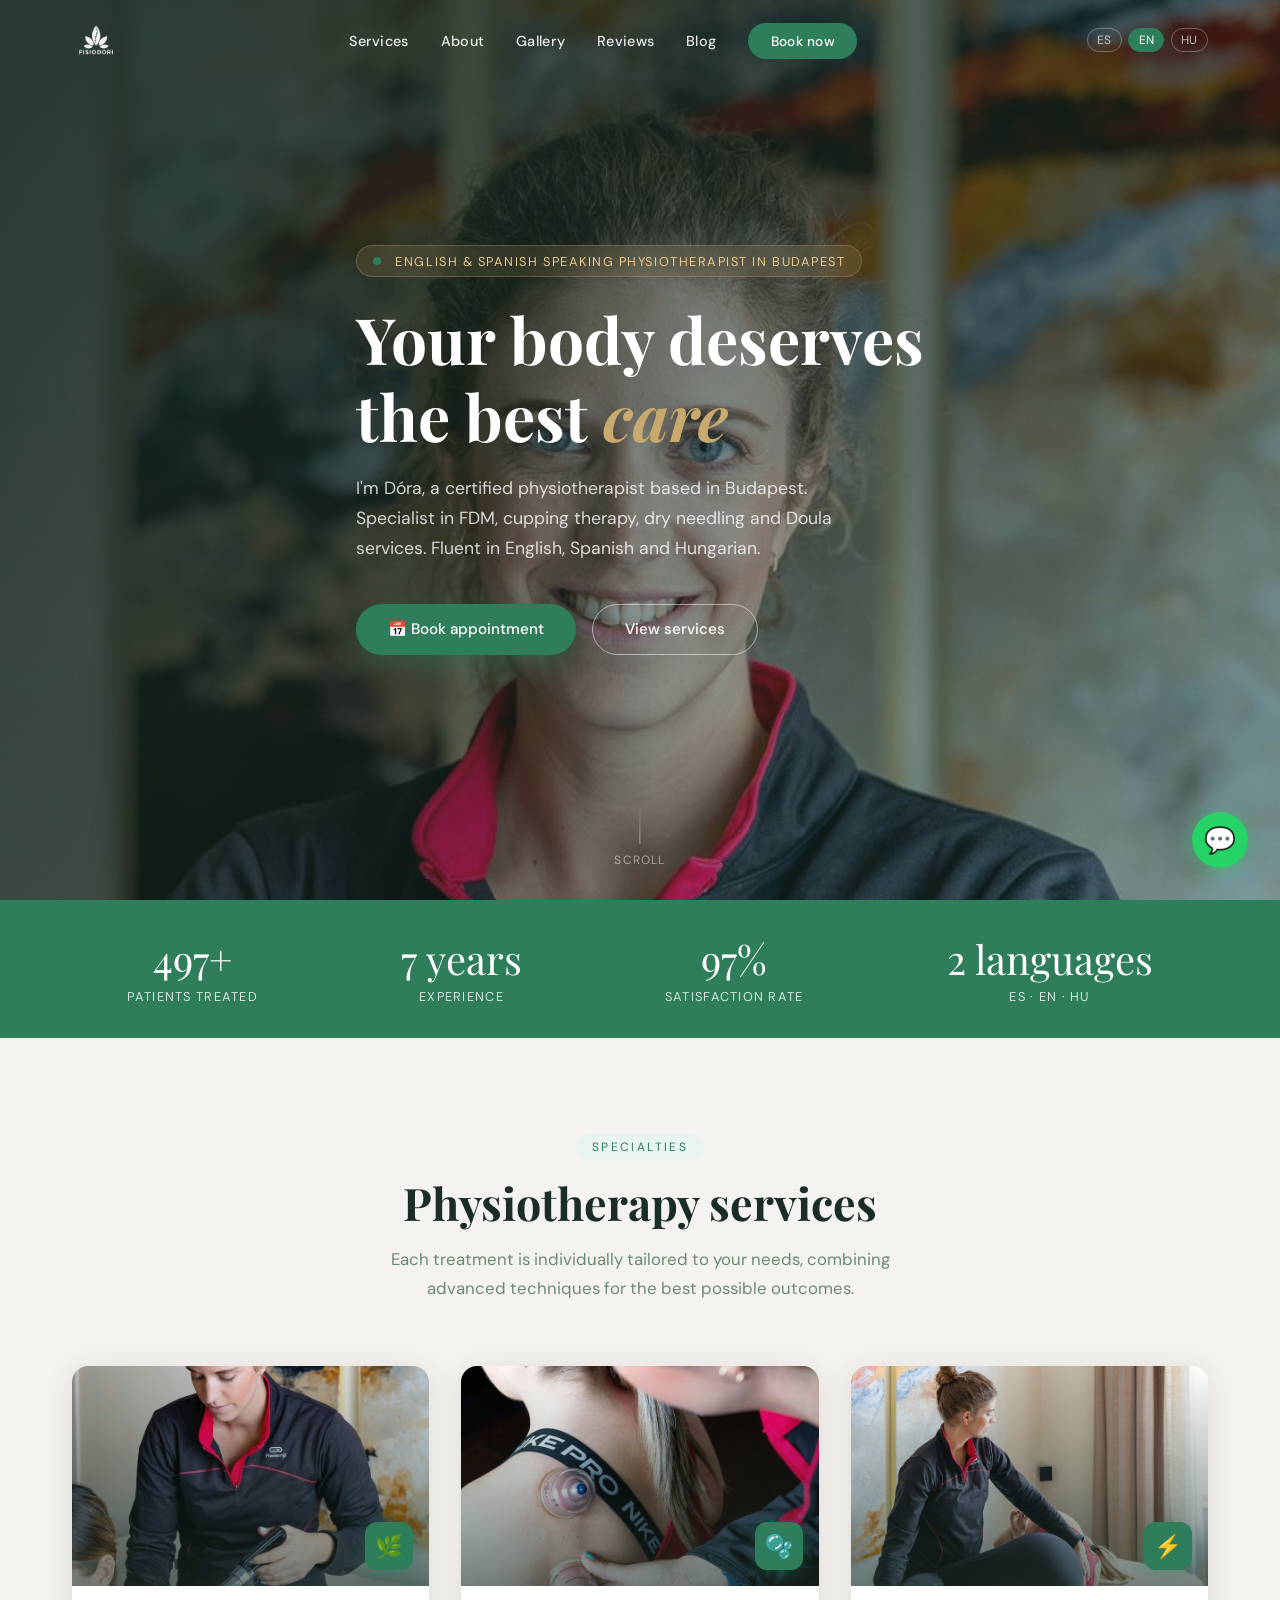
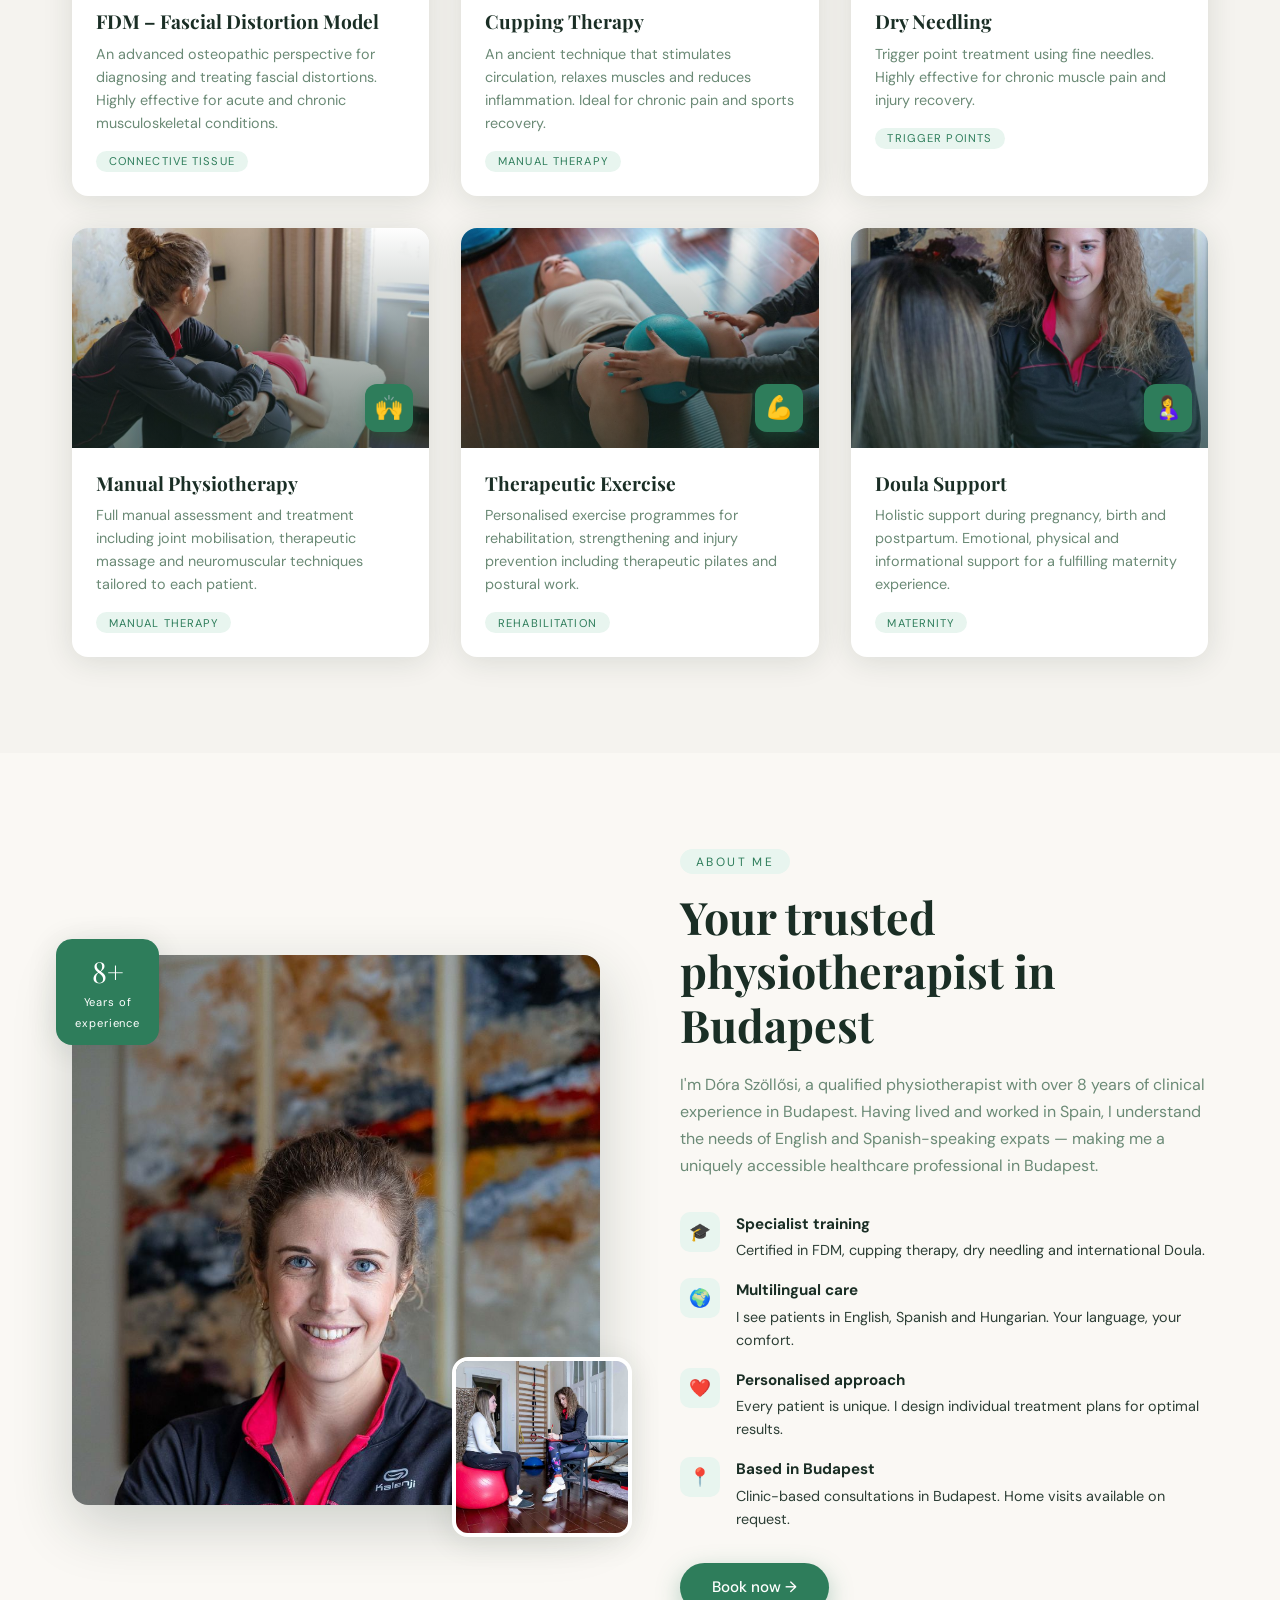
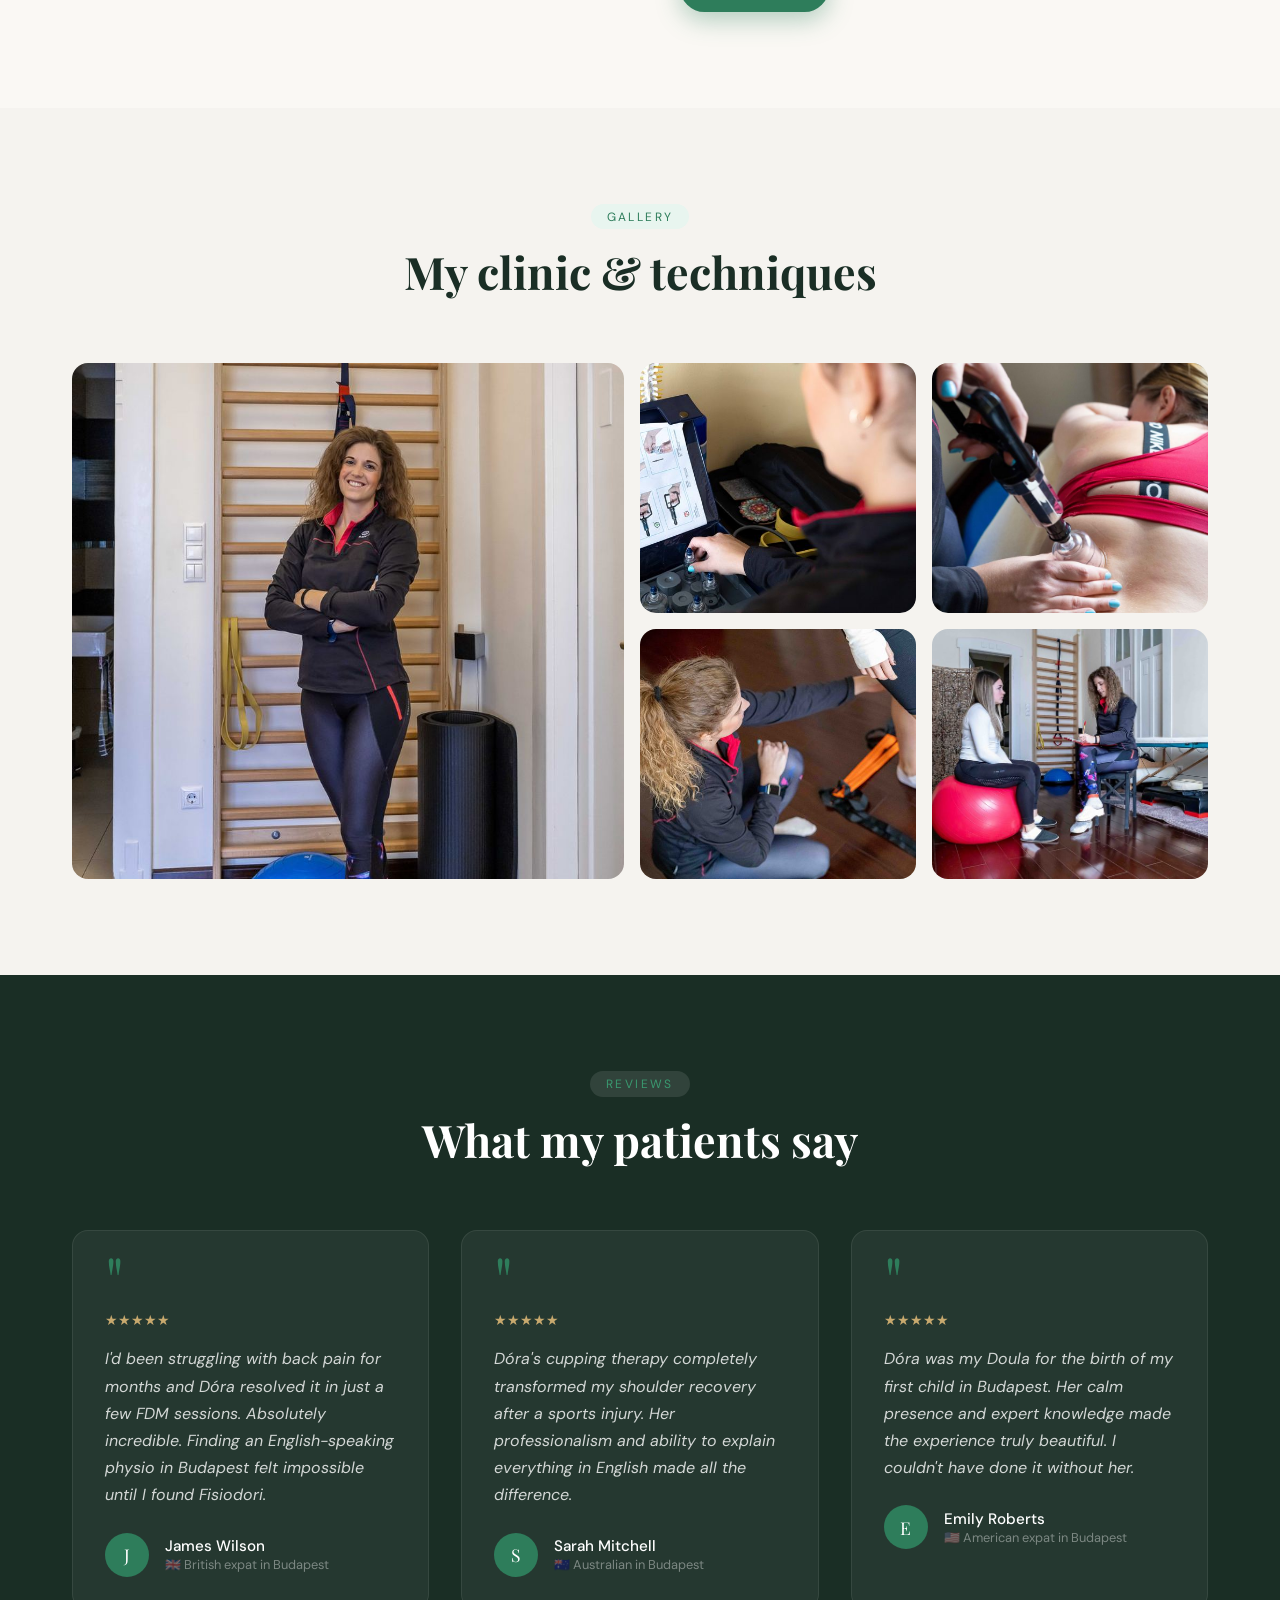
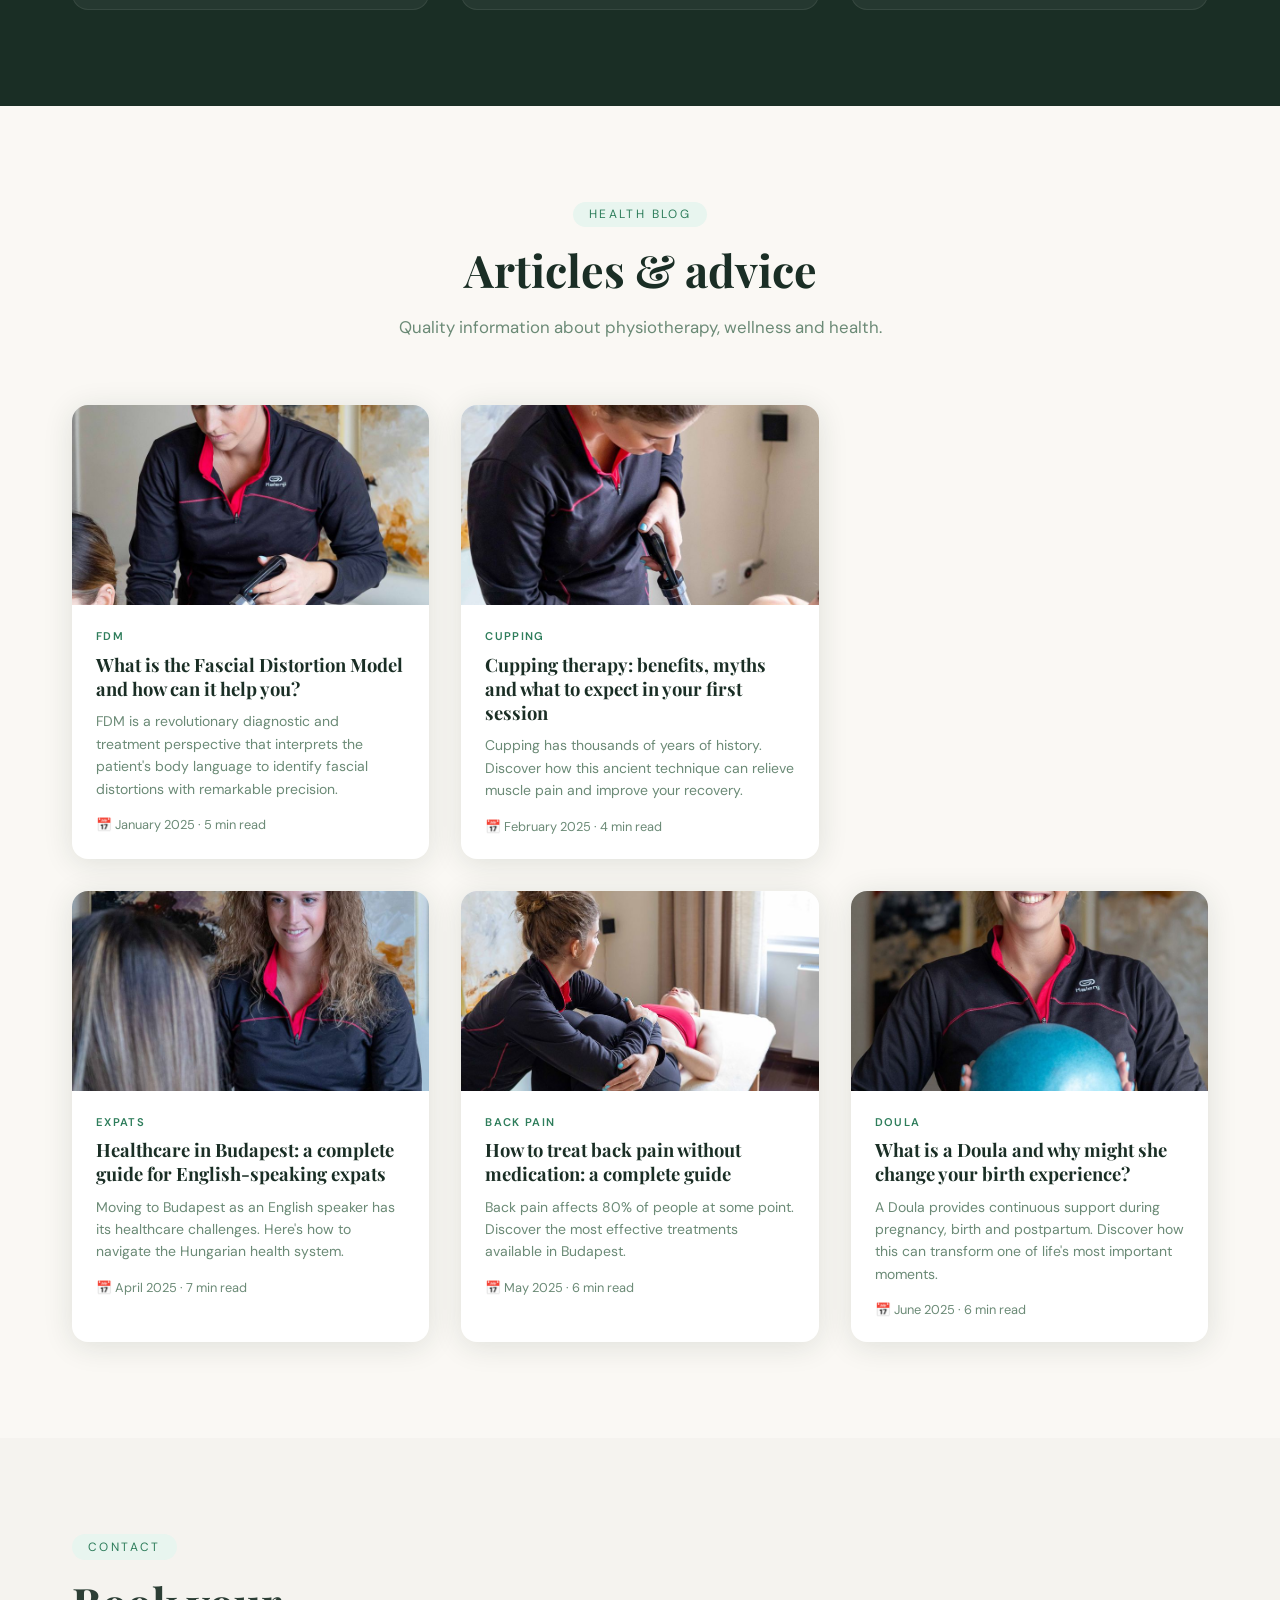
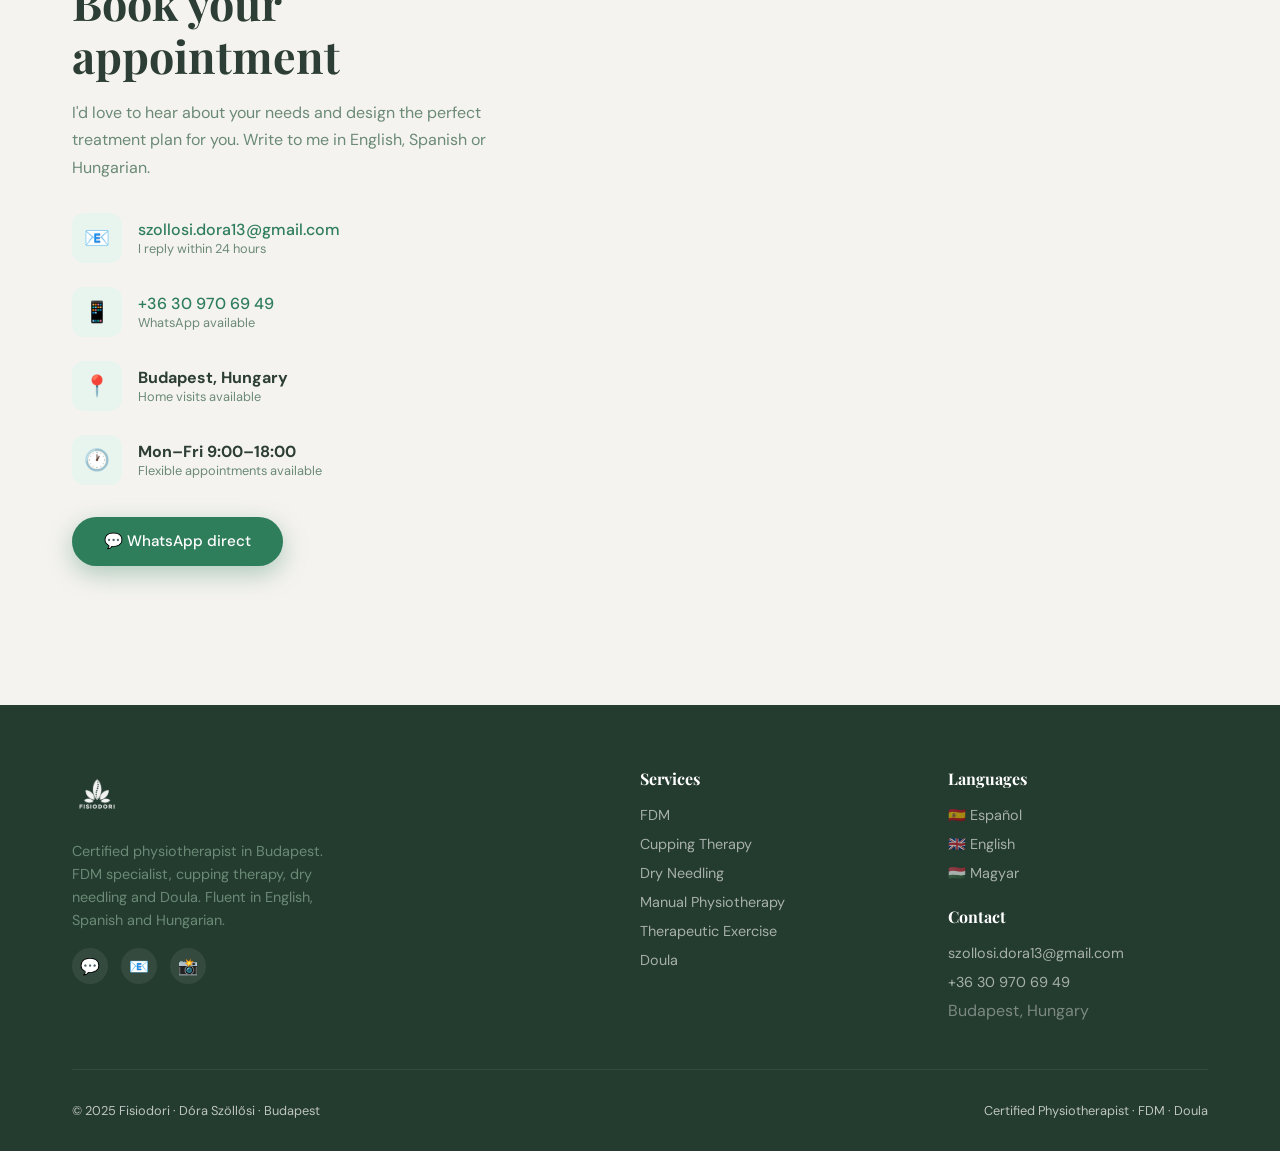
==== commit 38567bcd: "fix" ====
--- a/en/index.html
+++ b/en/index.html
@@ -50,7 +50,8 @@
     <div class="container">
       <nav class="nav-inner">
         <a href="#top" class="nav-logo">
-          <img src="../images/logo_white.png" alt="Fisiodori">
+          <img src="../images/logo_white.png" alt="Fisiodori" class="logo-default">
+          <img src="../images/logo_green.png" alt="Fisiodori" class="logo-scrolled">
         </a>
         <ul class="nav-links">
           <li><a href="#services">Services</a></li>
@@ -294,8 +295,8 @@
   <section class="section testimonials-bg" id="testimonials">
     <div class="container">
       <div class="section-header center">
-        <span class="section-label" style="background:rgba(255,255,255,0.1);color:var(--green-light)">Reviews</span>
-        <h2 class="section-title" style="color:#fff">What my patients say</h2>
+        <span class="section-label reveal">Reviews</span>
+        <h2 class="section-title reveal">What my patients say</h2>
       </div>
       <div class="testimonials-track">
         <div class="testimonial-card reveal">
--- a/css/shared.css
+++ b/css/shared.css
@@ -72,6 +72,12 @@
 .nav-logo img { height: 48px; transition: all 0.3s ease; }
 .header.scrolled .nav-logo img { height: 40px; }
 
+/* Show green logo when scrolled, white when transparent */
+.nav-logo .logo-scrolled { display: none; }
+.nav-logo .logo-default { display: block; }
+.header.scrolled .nav-logo .logo-scrolled { display: block; }
+.header.scrolled .nav-logo .logo-default { display: none; }
+
 .nav-links {
   display: flex;
   list-style: none;
@@ -148,9 +154,10 @@
   flex-direction: column;
   gap: 5px;
   cursor: pointer;
-  padding: 4px;
+  padding: 6px;
   background: none;
   border: none;
+  z-index: 10;
 }
 
 .hamburger span {
@@ -162,7 +169,7 @@
   transition: all 0.3s;
 }
 
-.header.scrolled .hamburger span { background: var(--text); }
+.header.scrolled .hamburger span { background: var(--dark); }
 
 /* Mobile nav */
 .mobile-menu {
@@ -202,8 +209,7 @@
 /* ---- HERO ---- */
 .hero {
   position: relative;
-  height: 100vh;
-  min-height: 650px;
+  min-height: 100vh;
   display: flex;
   align-items: center;
   overflow: hidden;
@@ -215,13 +221,15 @@
   background-image: url('../images/hero.jpg');
   background-size: cover;
   background-position: center 30%;
-  transform: scale(1.04);
-  animation: heroZoom 20s ease-in-out infinite alternate;
+}
+
+@media (min-width: 769px) {
+  .hero-bg { animation: heroZoom 20s ease-in-out infinite alternate; }
 }
 
 @keyframes heroZoom {
-  from { transform: scale(1.04); }
-  to { transform: scale(1.1); }
+  from { transform: scale(1.0); }
+  to { transform: scale(1.06); }
 }
 
 .hero-overlay {
@@ -633,10 +641,23 @@
 /* ---- TESTIMONIALS ---- */
 .testimonials-bg { background: var(--dark); }
 
+.testimonials-bg .section-label {
+  background: rgba(255,255,255,0.1);
+  color: var(--green-light);
+}
+
+.testimonials-bg .section-title {
+  color: #fff;
+}
+
 .testimonials-track {
   display: grid;
   grid-template-columns: repeat(3, 1fr);
   gap: 2rem;
+}
+
+@media (max-width: 900px) {
+  .testimonials-track { grid-template-columns: 1fr; max-width: 500px; margin: 0 auto; }
 }
 
 .testimonial-card {
@@ -957,26 +978,59 @@
 }
 
 /* ---- RESPONSIVE ---- */
+
+/* Reduce animations on mobile for performance */
+@media (max-width: 768px) {
+  .hero-bg { animation: none !important; }
+  .hero-content { animation: none !important; }
+  .hero-badge, .hero-title, .hero-desc, .hero-actions { animation: none !important; opacity: 1 !important; transform: none !important; }
+  .scroll-line { animation: none !important; }
+
+  /* Show reveals immediately on mobile - no lazy fade */
+  .reveal, .reveal-left, .reveal-right {
+    opacity: 1 !important;
+    transform: none !important;
+    transition: none !important;
+  }
+}
+
+@media (prefers-reduced-motion: reduce) {
+  *, *::before, *::after { animation: none !important; transition: none !important; }
+}
 @media (max-width: 900px) {
   .about-grid { grid-template-columns: 1fr; gap: 3rem; }
   .about-img-main img { height: 400px; }
   .about-img-accent { width: 130px; height: 130px; }
   .gallery-grid { grid-template-columns: 1fr 1fr; }
   .gallery-item:first-child { grid-row: auto; }
-  .testimonials-track { grid-template-columns: 1fr; }
   .contact-grid { grid-template-columns: 1fr; gap: 3rem; }
   .footer-grid { grid-template-columns: 1fr 1fr; }
   .hero-stats { display: none; }
 }
 
-@media (max-width: 600px) {
+@media (max-width: 768px) {
   .nav-links { display: none; }
   .hamburger { display: flex; }
-  .section { padding: 4rem 0; }
+  .section { padding: 3.5rem 0; }
   .gallery-grid { grid-template-columns: 1fr; }
   .footer-grid { grid-template-columns: 1fr; }
   .form-row { grid-template-columns: 1fr; }
-  .contact-form { padding: 2rem; }
+  .contact-form { padding: 1.5rem; }
+  .stats-strip .container { gap: 1.2rem; }
+  .services-grid { grid-template-columns: 1fr; }
+  .blog-grid { grid-template-columns: 1fr; }
+  .lang-switcher { display: none; }
+  
+  /* Hero mobile fixes */
+  .hero-title { font-size: 2rem; }
+  .hero-desc { font-size: 0.95rem; }
+  .hero-content { padding-top: 6rem; }
+  .hero-actions { flex-direction: column; align-items: flex-start; }
+  .hero-actions .btn { width: 100%; justify-content: center; }
+
+  /* About on mobile */
+  .about-img-accent { display: none; }
+  .about-badge { top: 0.5rem; left: 0.5rem; }
 }
 
 /* ---- WHATSAPP FLOAT ---- */
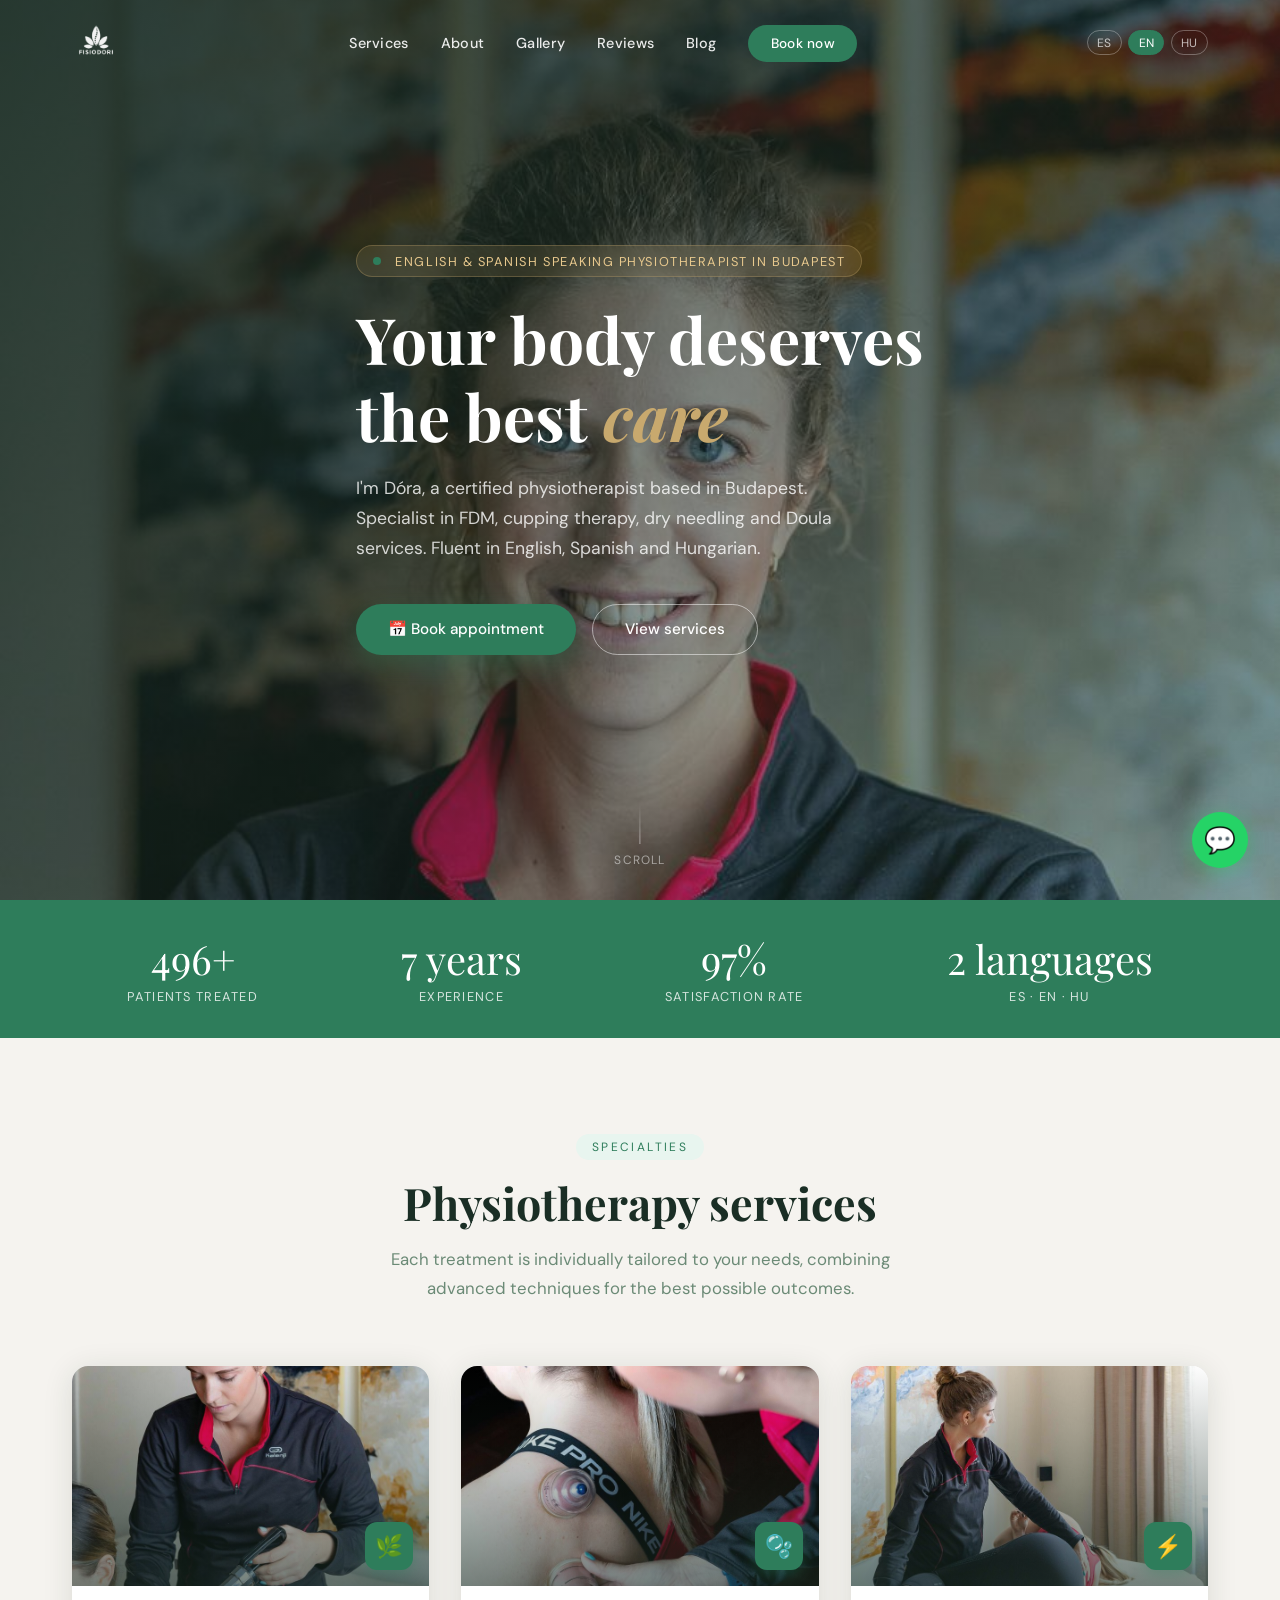
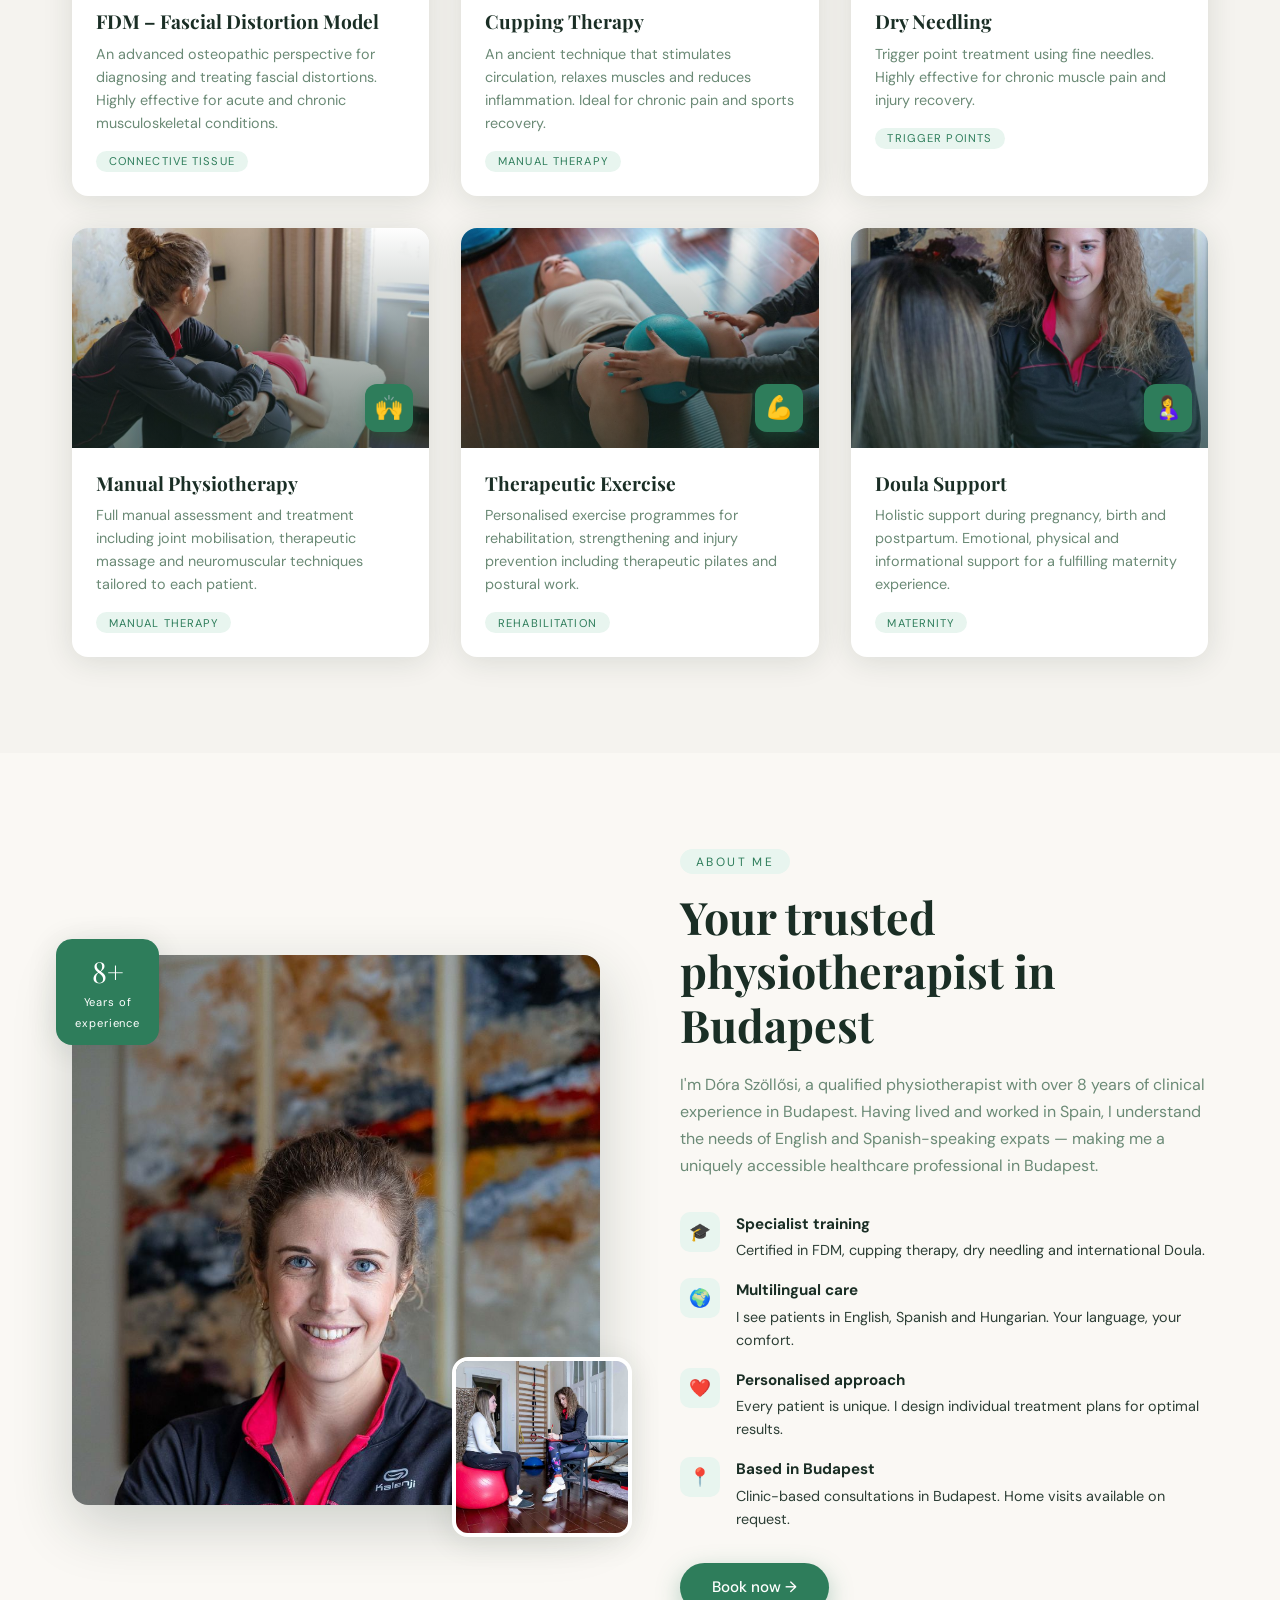
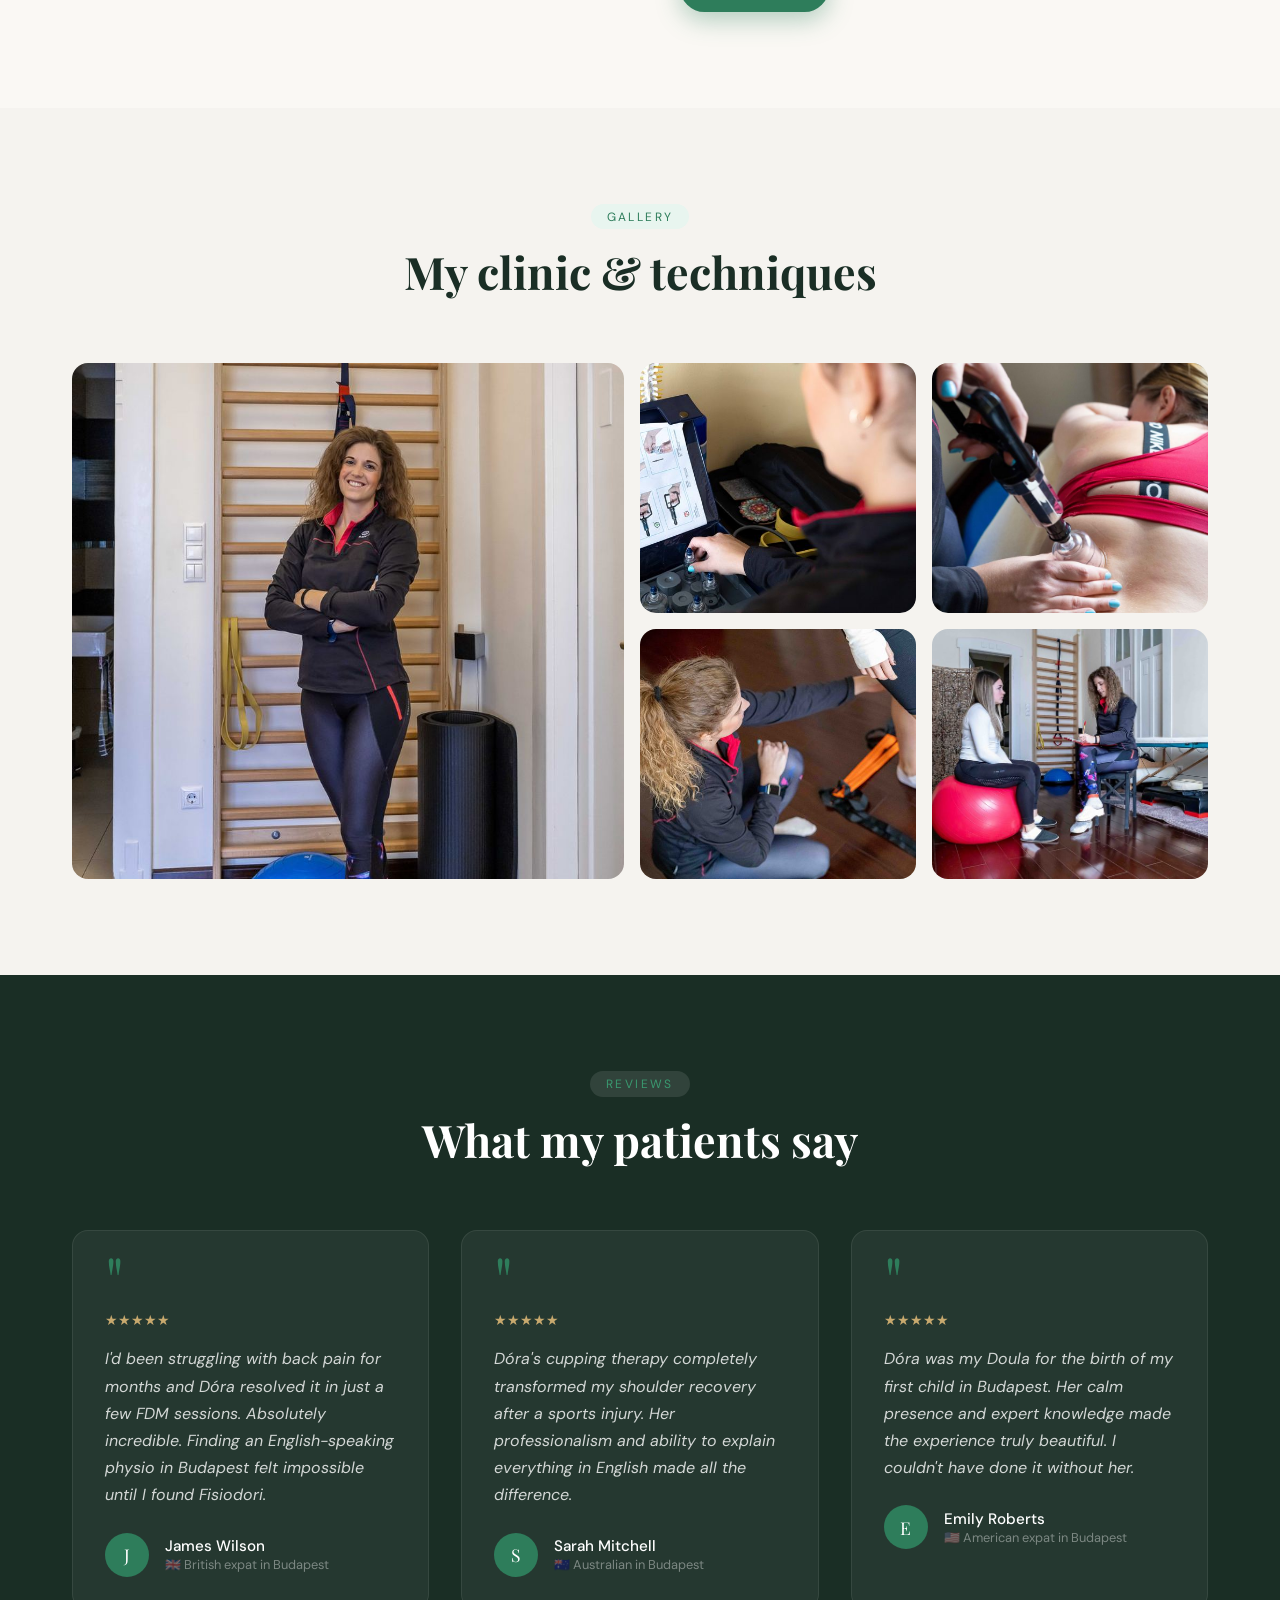
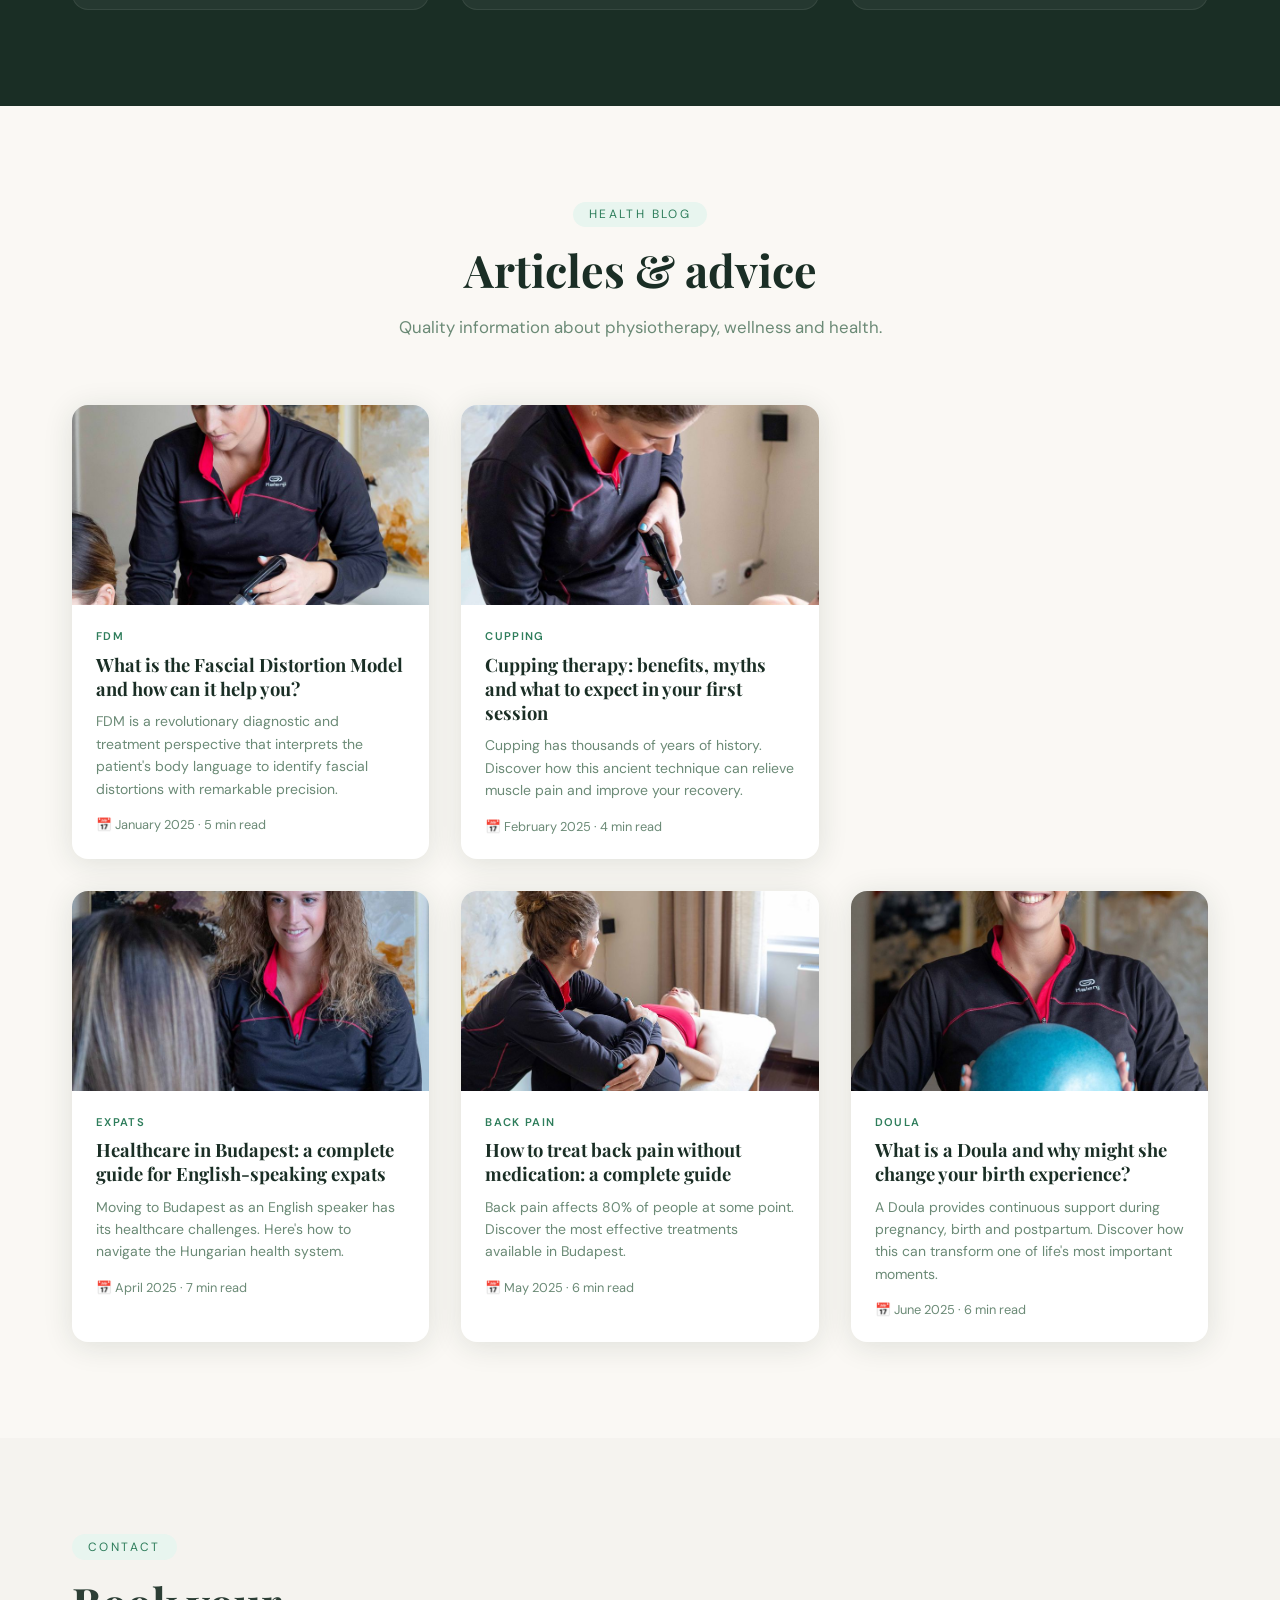
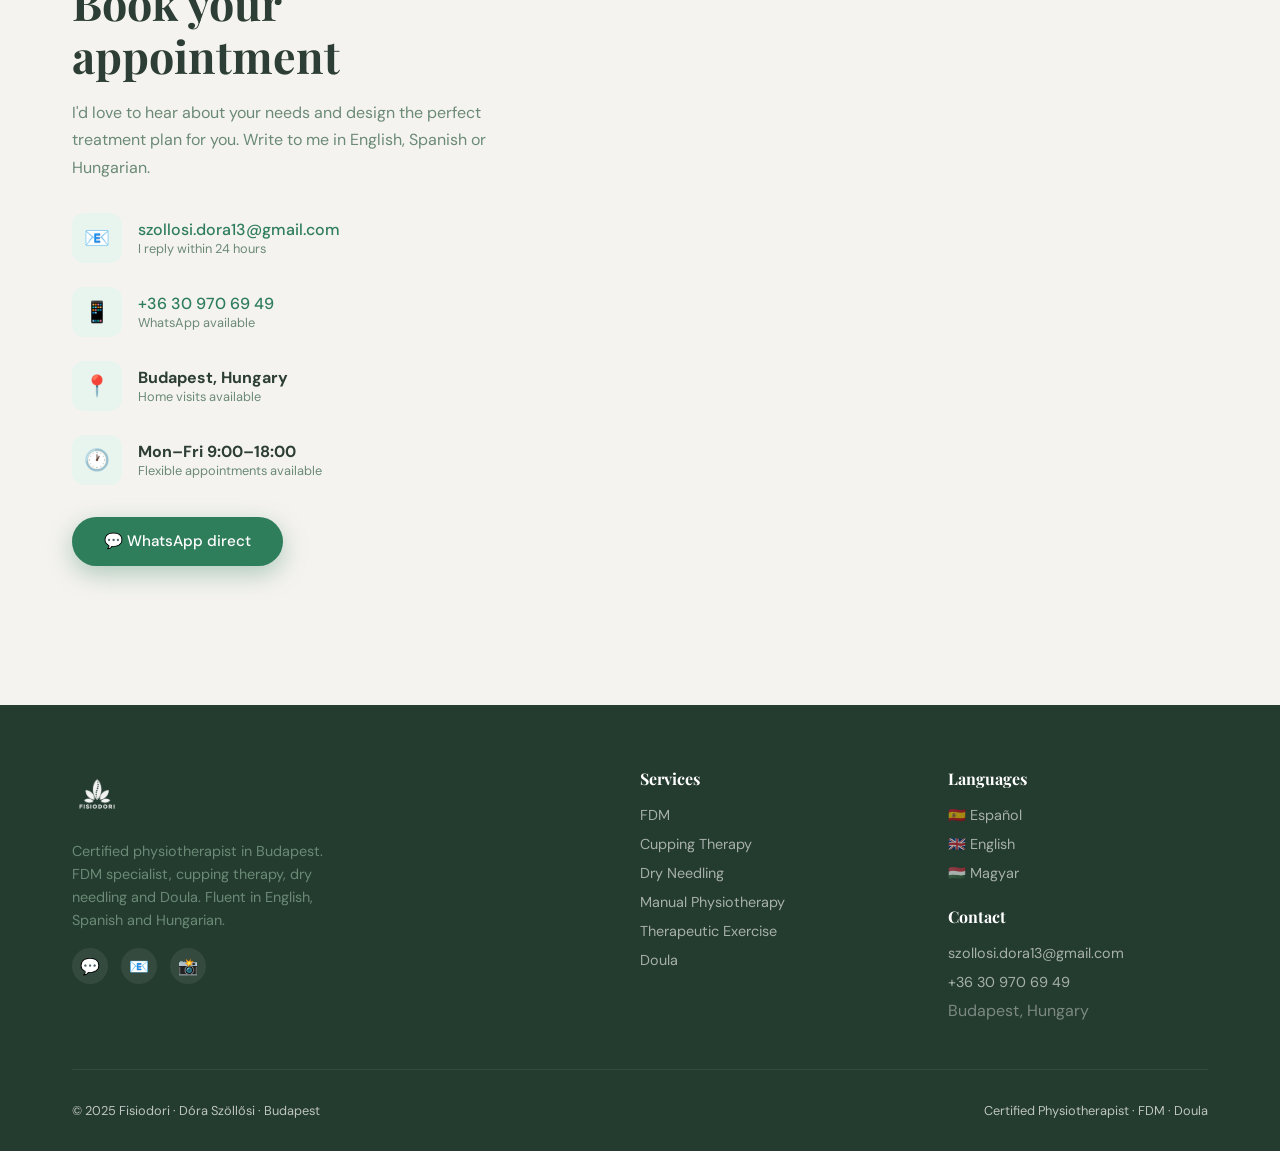
==== commit c1f46ff4: "fix" ====
--- a/en/index.html
+++ b/en/index.html
@@ -50,8 +50,7 @@
     <div class="container">
       <nav class="nav-inner">
         <a href="#top" class="nav-logo">
-          <img src="../images/logo_white.png" alt="Fisiodori" class="logo-default">
-          <img src="../images/logo_green.png" alt="Fisiodori" class="logo-scrolled">
+          <img src="../images/logo_white.png" alt="Fisiodori" id="navLogo">
         </a>
         <ul class="nav-links">
           <li><a href="#services">Services</a></li>
--- a/css/shared.css
+++ b/css/shared.css
@@ -71,12 +71,6 @@
 
 .nav-logo img { height: 48px; transition: all 0.3s ease; }
 .header.scrolled .nav-logo img { height: 40px; }
-
-/* Show green logo when scrolled, white when transparent */
-.nav-logo .logo-scrolled { display: none; }
-.nav-logo .logo-default { display: block; }
-.header.scrolled .nav-logo .logo-scrolled { display: block; }
-.header.scrolled .nav-logo .logo-default { display: none; }
 
 .nav-links {
   display: flex;
